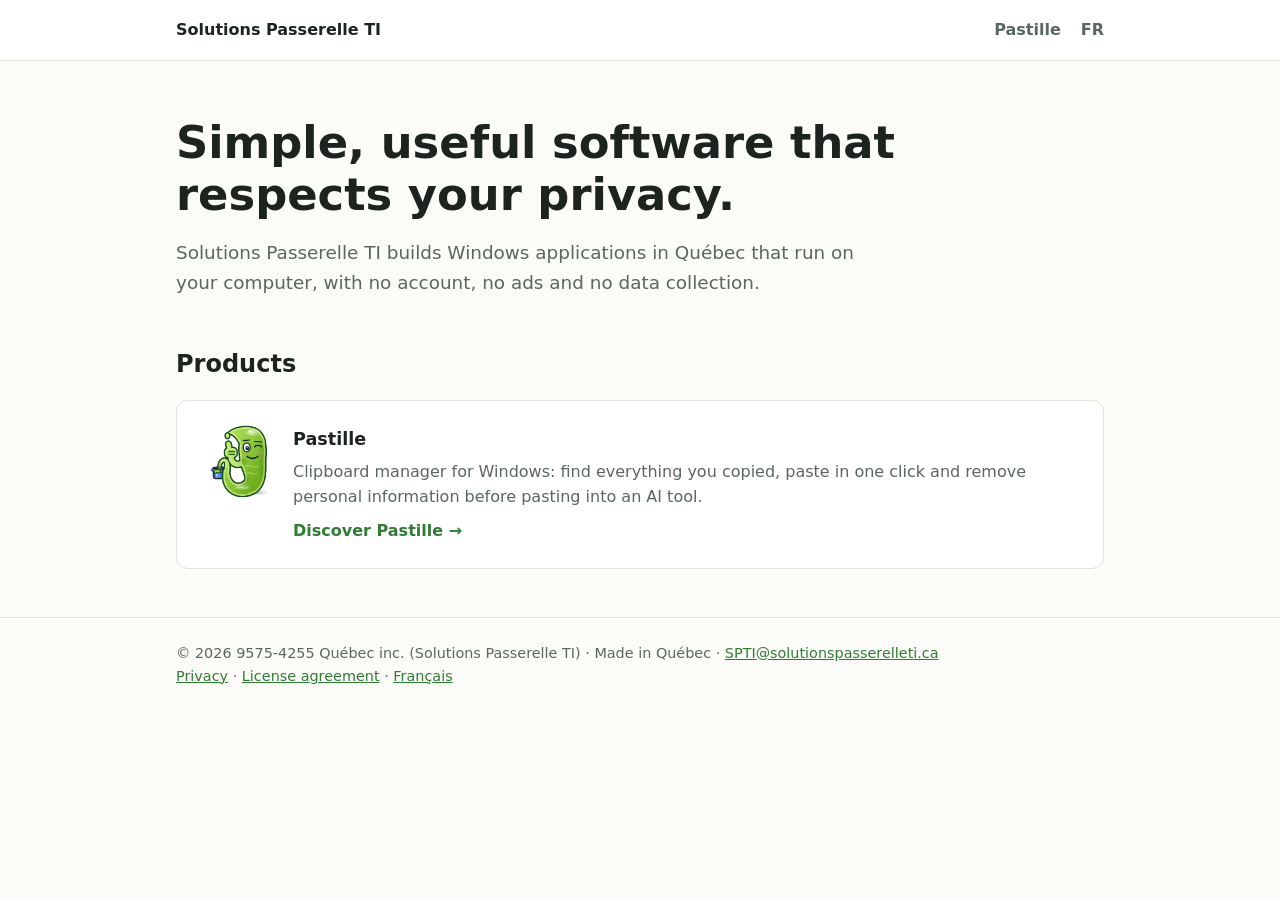
==== en/index.html @ bec7eee3 "Site initial de Solutions Passerelle TI" ====
<!doctype html>
<html lang="en-CA">
<head>
<meta charset="utf-8">
<meta name="viewport" content="width=device-width, initial-scale=1">
<title>Solutions Passerelle TI</title>
<meta name="description" content="Solutions Passerelle TI builds Windows applications in Québec that run on your computer, with no account, no ads and no data collection.">
<link rel="icon" href="../assets/favicon.png">
<link rel="stylesheet" href="../assets/style.css">
</head>
<body>
<header class="site-header">
  <div class="wrap header-row">
    <a class="brand" href="../en/index.html">Solutions Passerelle TI</a>
    <nav>
      <a href="../en/pastille/index.html">Pastille</a>
      <a href="../index.html" hreflang="fr">FR</a>
    </nav>
  </div>
</header>
<main class="wrap">

<section class="hero">
  <h1>Simple, useful software that respects your privacy.</h1>
  <p class="lead">Solutions Passerelle TI builds Windows applications in Québec that run on your computer, with no account, no ads and no data collection.</p>
</section>
<section>
  <h2>Products</h2>
  <a class="product" href="../en/pastille/index.html">
    <img src="../assets/pastille.png" alt="" width="72" height="72">
    <div>
      <h3>Pastille</h3>
      <p>Clipboard manager for Windows: find everything you copied, paste in one click and remove personal information before pasting into an AI tool.</p>
      <span class="more">Discover Pastille →</span>
    </div>
  </a>
</section>
</main>
<footer class="site-footer">
  <div class="wrap">
    © 2026 9575-4255 Québec inc. (Solutions Passerelle TI) · Made in Québec · <a href="mailto:SPTI@solutionspasserelleti.ca">SPTI@solutionspasserelleti.ca</a><br>
    <a href="../en/pastille/privacy.html">Privacy</a> ·
    <a href="../en/pastille/license.html">License agreement</a> ·
    <a href="../index.html" hreflang="fr">Français</a>
  </div>
</footer>
</body>
</html>
---- assets/style.css ----
:root {
  --bg: #fbfcf8;
  --surface: #ffffff;
  --text: #1d2420;
  --muted: #5b6660;
  --border: #dfe5dc;
  --accent: #2f7d32;
  --accent-text: #ffffff;
  --accent-soft: #eaf5e3;
  --mark: #fff3b0;
}
@media (prefers-color-scheme: dark) {
  :root {
    --bg: #131714;
    --surface: #1b211d;
    --text: #e6ebe7;
    --muted: #a3aea7;
    --border: #2d3630;
    --accent: #7cc576;
    --accent-text: #0f1a10;
    --accent-soft: #1f2d21;
    --mark: #5a4d10;
  }
}

* { box-sizing: border-box; }
html { -webkit-text-size-adjust: 100%; }
body {
  margin: 0;
  background: var(--bg);
  color: var(--text);
  font: 16px/1.6 "Segoe UI", system-ui, -apple-system, Roboto, sans-serif;
}
a { color: var(--accent); }
mark { background: var(--mark); color: inherit; padding: 0 2px; }

.wrap { max-width: 960px; margin: 0 auto; padding: 0 16px; }

.site-header { border-bottom: 1px solid var(--border); background: var(--surface); }
.header-row { display: flex; align-items: center; justify-content: space-between; gap: 16px; min-height: 60px; }
.brand { font-weight: 700; color: var(--text); text-decoration: none; }
nav { display: flex; gap: 20px; }
nav a { color: var(--muted); text-decoration: none; font-weight: 600; }
nav a:hover { color: var(--accent); }

main { padding-bottom: 48px; }
section { margin: 48px 0; }
h1 { font-size: clamp(2rem, 5vw, 2.8rem); line-height: 1.15; margin: 0 0 12px; }
h2 { font-size: 1.5rem; margin: 0 0 16px; }
h3 { font-size: 1.1rem; margin: 0 0 6px; }
.lead { font-size: 1.15rem; color: var(--muted); max-width: 680px; }
.tagline { font-size: 1.2rem; font-weight: 600; margin: 0 0 8px; }
.small { font-size: 0.9rem; color: var(--muted); }

.hero { margin-top: 56px; }
.app-hero { display: flex; gap: 28px; align-items: flex-start; }
.app-hero img { flex: none; }

.button {
  display: inline-block; margin-top: 8px; padding: 12px 22px; border-radius: 8px;
  background: var(--accent); color: var(--accent-text); font-weight: 600; text-decoration: none;
}
.button.disabled { background: var(--accent-soft); color: var(--muted); }

.product {
  display: flex; gap: 20px; align-items: flex-start; padding: 24px; border-radius: 12px;
  background: var(--surface); border: 1px solid var(--border); color: inherit; text-decoration: none;
}
.product:hover { border-color: var(--accent); }
.product img { flex: none; }
.product p { margin: 0 0 8px; color: var(--muted); }
.more { color: var(--accent); font-weight: 600; }

.features { display: grid; grid-template-columns: repeat(auto-fill, minmax(260px, 1fr)); gap: 16px; }
.feature { padding: 20px; border-radius: 12px; background: var(--surface); border: 1px solid var(--border); }
.feature p { margin: 0; color: var(--muted); }

.table-scroll { overflow-x: auto; }
table { width: 100%; border-collapse: collapse; background: var(--surface); border: 1px solid var(--border); }
th, td { padding: 10px 14px; border-bottom: 1px solid var(--border); text-align: left; }
th:not(:first-child), td:not(:first-child) { text-align: center; width: 22%; }
thead th { background: var(--accent-soft); }

.note { padding: 24px; border-radius: 12px; background: var(--accent-soft); }
.note p:last-child { margin-bottom: 0; }

.legal { max-width: 760px; margin-top: 32px; }
.legal h1 { font-size: 2rem; }
.legal h2 { font-size: 1.25rem; margin-top: 32px; }
.legal li { margin-bottom: 4px; }

.site-footer { border-top: 1px solid var(--border); padding: 24px 0; font-size: 0.9rem; color: var(--muted); }

@media (max-width: 600px) {
  .app-hero, .product { flex-direction: column; }
  .app-hero img { width: 88px; height: 88px; }
  th, td { padding: 8px 10px; }
}
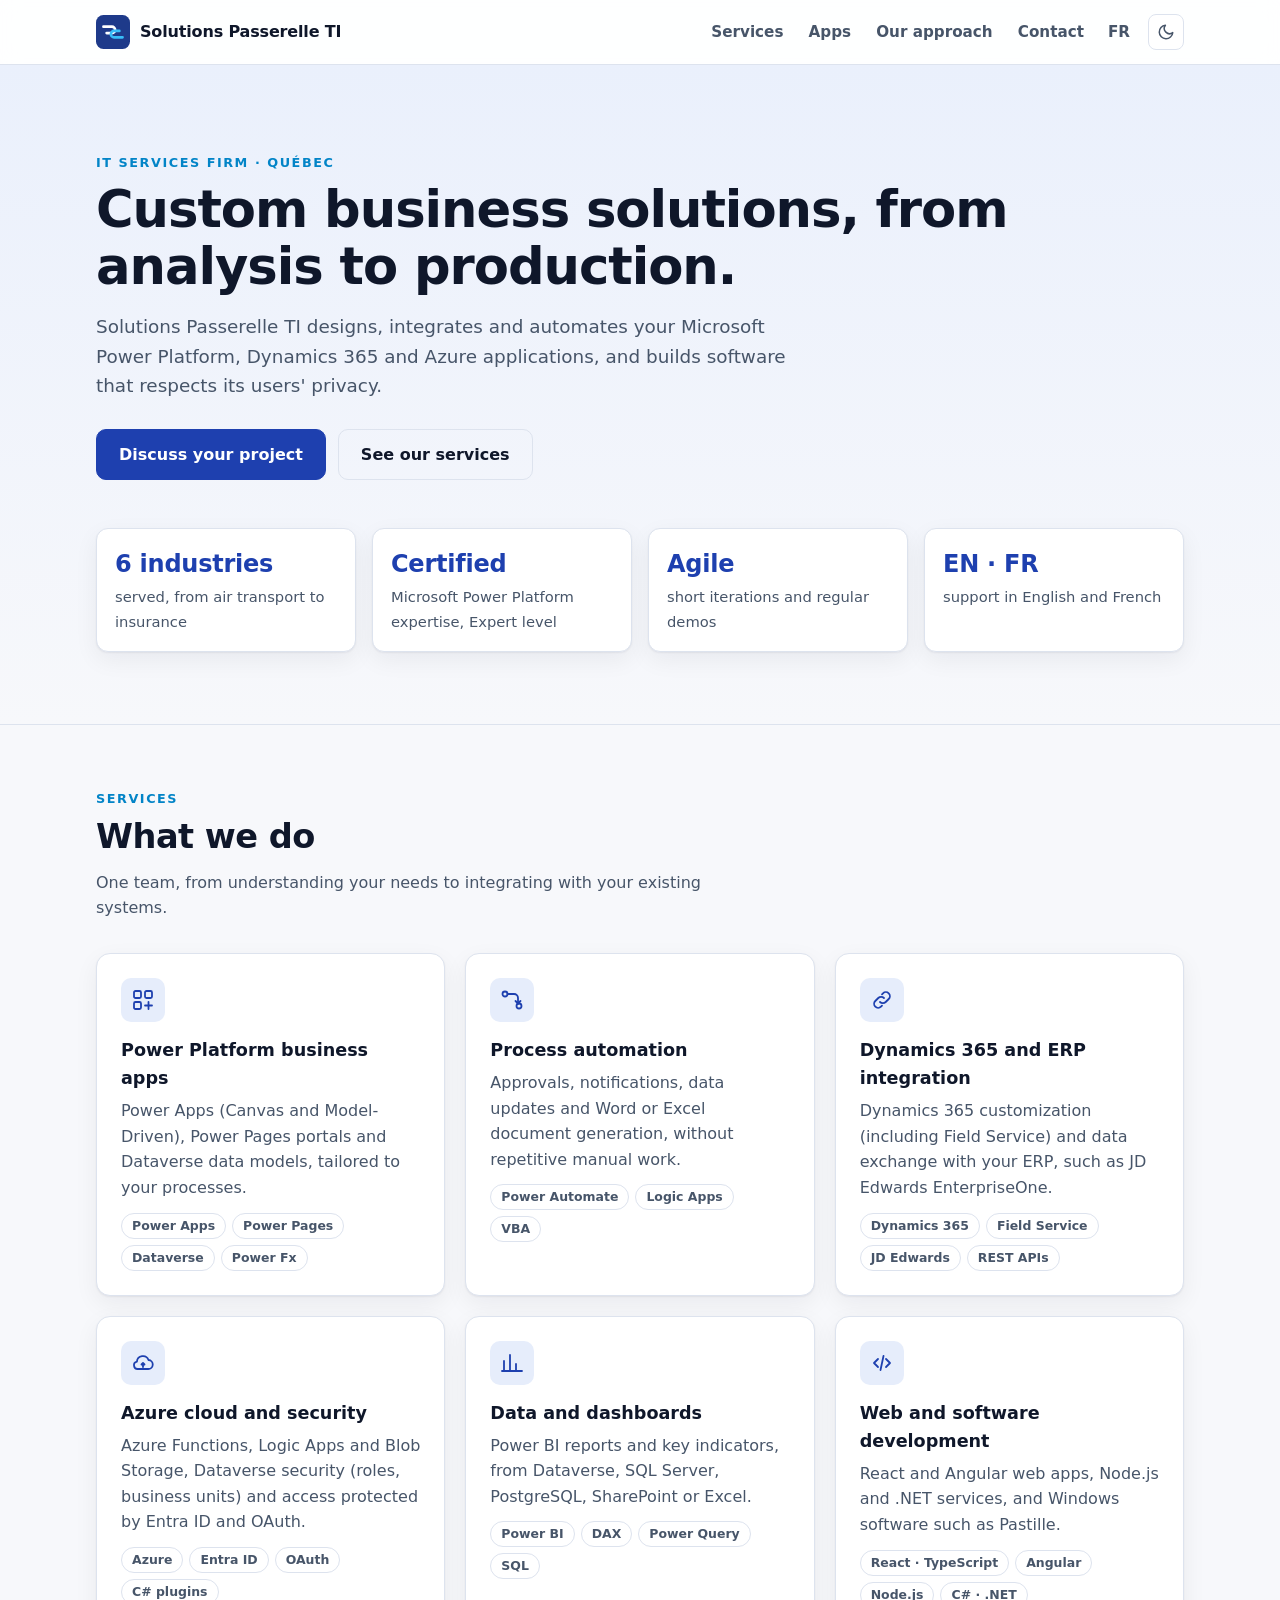
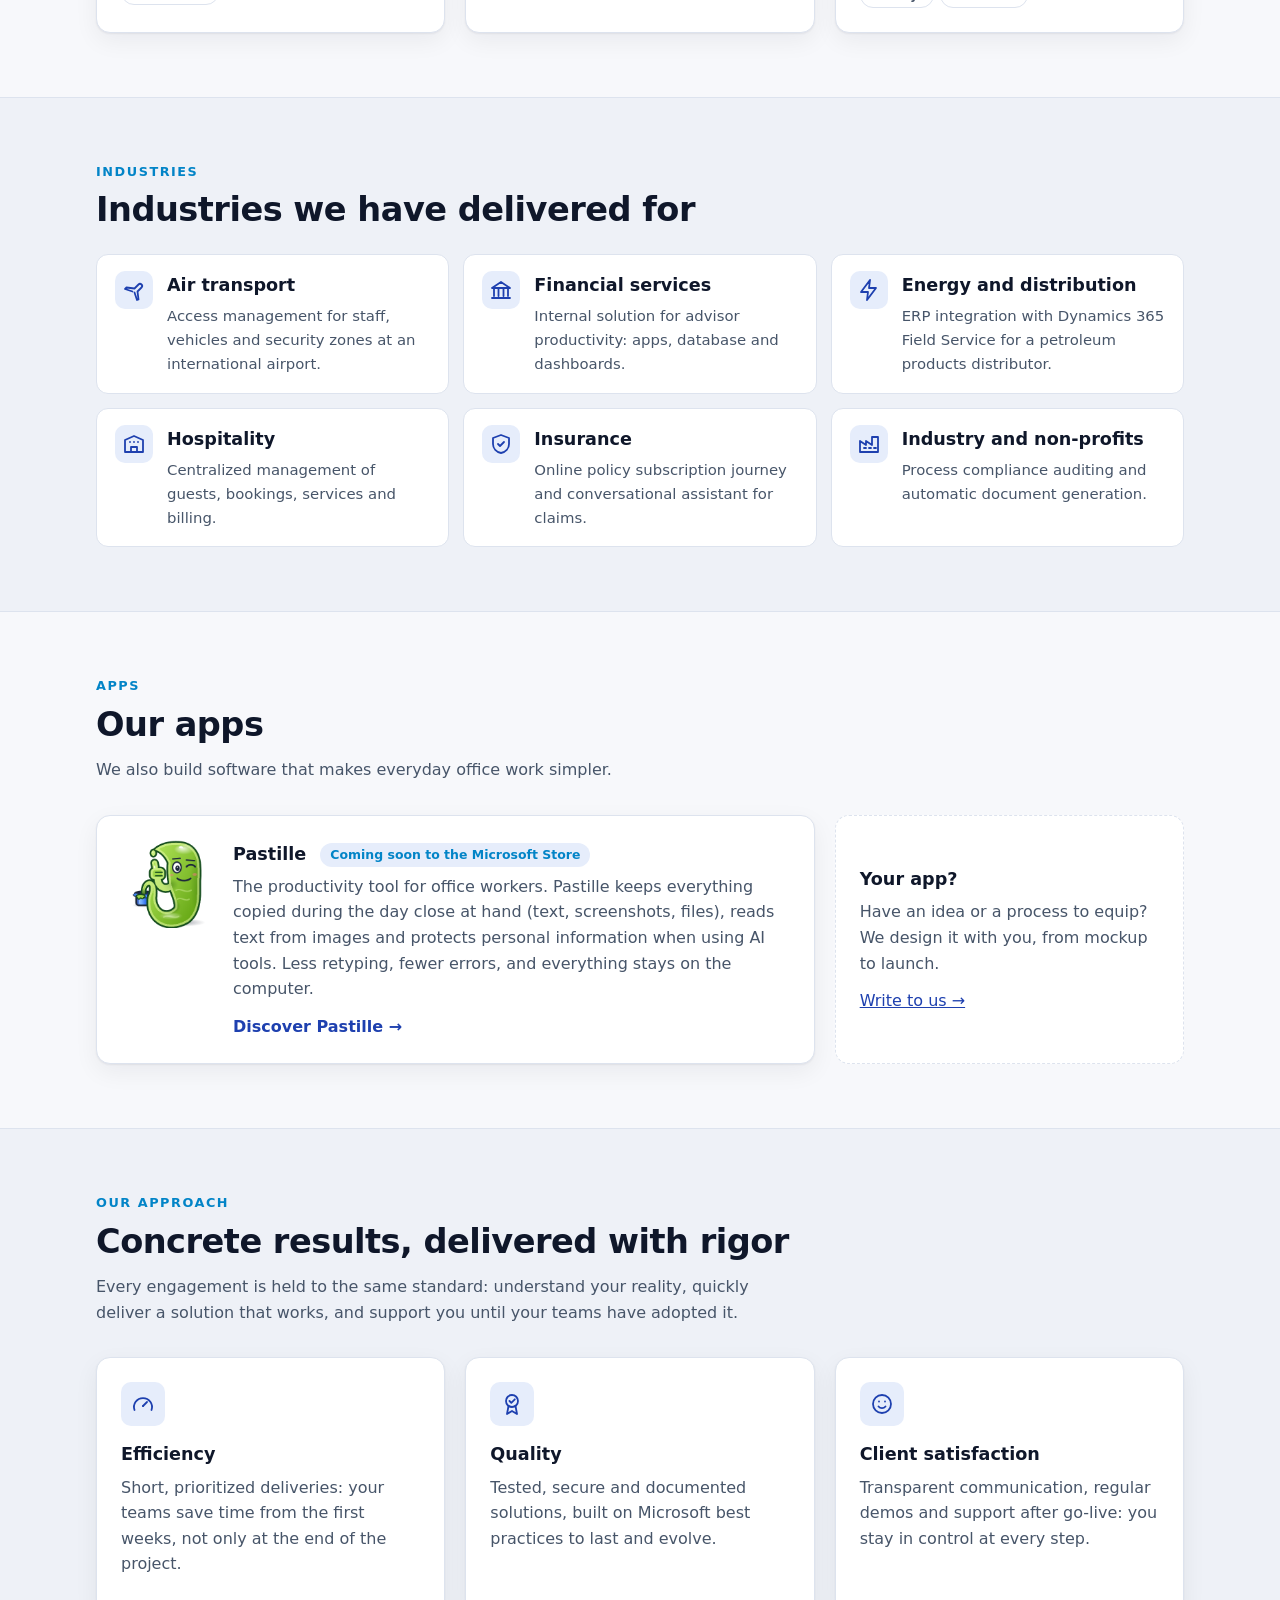
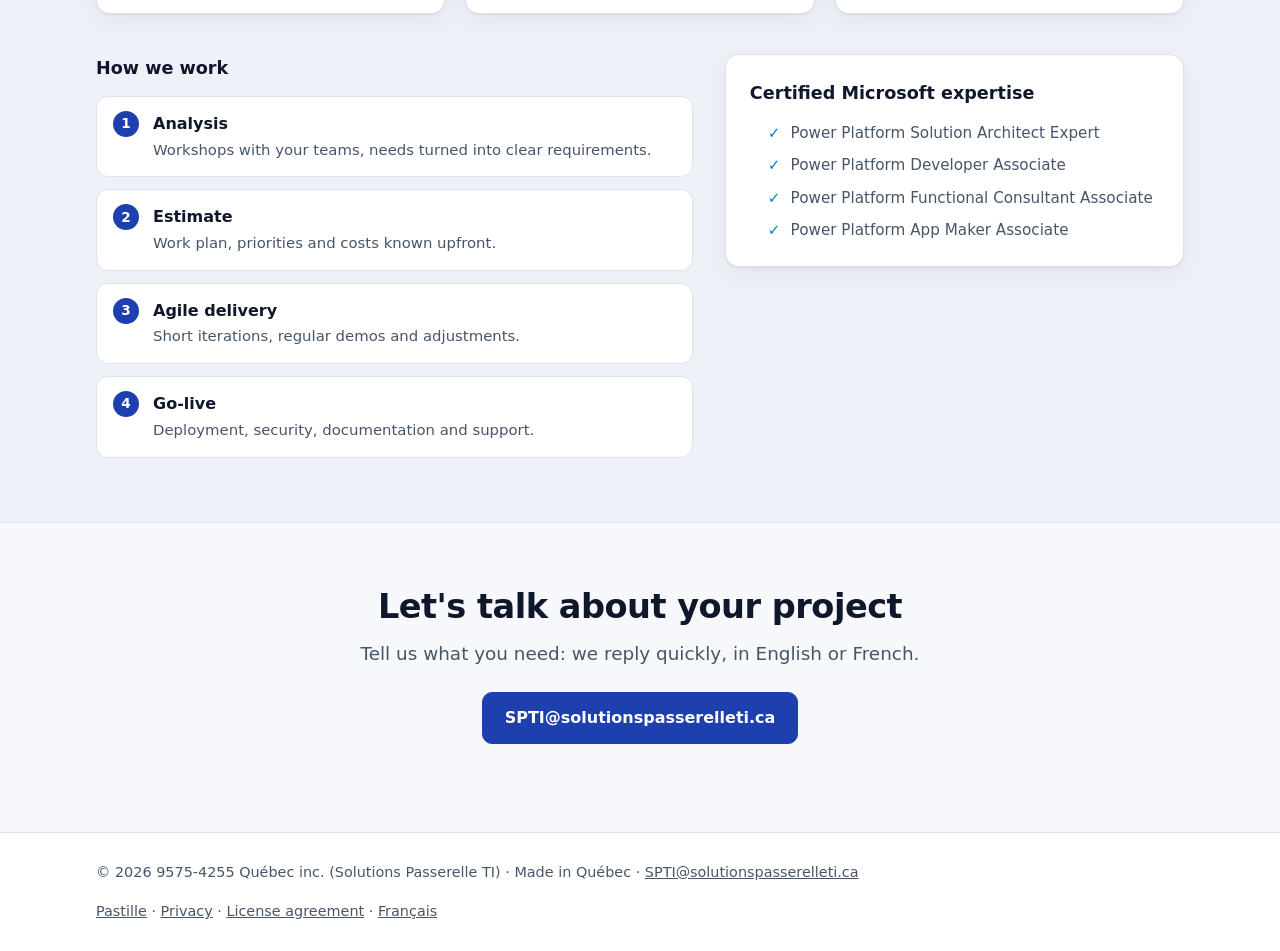
==== commit c09b5f34: "Refonte du site : services, secteurs, applications et approche, thèmes clair et sombre" ====
--- a/en/index.html
+++ b/en/index.html
@@ -3,45 +3,126 @@
 <head>
 <meta charset="utf-8">
 <meta name="viewport" content="width=device-width, initial-scale=1">
-<title>Solutions Passerelle TI</title>
-<meta name="description" content="Solutions Passerelle TI builds Windows applications in Québec that run on your computer, with no account, no ads and no data collection.">
-<link rel="icon" href="../assets/favicon.png">
+<title>Solutions Passerelle TI – Power Platform, Dynamics 365, Azure</title>
+<meta name="description" content="Solutions Passerelle TI designs, integrates and automates your Microsoft Power Platform, Dynamics 365 and Azure applications, and builds software that respects its users&#x27; privacy.">
+<link rel="icon" href="../assets/logo.svg" type="image/svg+xml">
 <link rel="stylesheet" href="../assets/style.css">
+<script>
+(function () {
+  var root = document.documentElement, key = "spti-theme";
+  try { var saved = localStorage.getItem(key); if (saved) root.setAttribute("data-theme", saved); } catch (e) {}
+  window.sptiToggleTheme = function () {
+    var dark = root.getAttribute("data-theme") === "dark" ||
+      (!root.getAttribute("data-theme") && window.matchMedia("(prefers-color-scheme: dark)").matches);
+    var next = dark ? "light" : "dark";
+    root.setAttribute("data-theme", next);
+    try { localStorage.setItem(key, next); } catch (e) {}
+  };
+})();
+</script>
 </head>
 <body>
 <header class="site-header">
   <div class="wrap header-row">
-    <a class="brand" href="../en/index.html">Solutions Passerelle TI</a>
+    <a class="brand" href="../en/index.html"><img src="../assets/logo.svg" alt="" width="34" height="34"><span>Solutions Passerelle TI</span></a>
     <nav>
-      <a href="../en/pastille/index.html">Pastille</a>
-      <a href="../index.html" hreflang="fr">FR</a>
+      <span class="nav-links">
+        <a href="../en/index.html#services">Services</a>
+        <a href="../en/index.html#applications">Apps</a>
+        <a href="../en/index.html#a-propos">Our approach</a>
+        <a href="../en/index.html#contact">Contact</a>
+      </span>
+      <a href="../index.html" hreflang="fr" title="Français">FR</a>
+      <button class="theme-toggle" type="button" onclick="sptiToggleTheme()" title="Switch theme (light / dark)" aria-label="Switch theme (light / dark)"><svg viewBox="0 0 24 24" fill="none" stroke="currentColor" stroke-width="2" stroke-linecap="round" stroke-linejoin="round" aria-hidden="true"><path d="M21 12.8A9 9 0 1 1 11.2 3a7 7 0 0 0 9.8 9.8z"/></svg></button>
     </nav>
   </div>
 </header>
-<main class="wrap">
+<main>
 
 <section class="hero">
-  <h1>Simple, useful software that respects your privacy.</h1>
-  <p class="lead">Solutions Passerelle TI builds Windows applications in Québec that run on your computer, with no account, no ads and no data collection.</p>
+  <div class="wrap">
+    <p class="eyebrow">IT services firm · Québec</p>
+    <h1>Custom business solutions, from analysis to production.</h1>
+    <p class="lead">Solutions Passerelle TI designs, integrates and automates your Microsoft Power Platform, Dynamics 365 and Azure applications, and builds software that respects its users' privacy.</p>
+    <div class="actions">
+      <a class="button" href="mailto:SPTI@solutionspasserelleti.ca">Discuss your project</a>
+      <a class="button secondary" href="#services">See our services</a>
+    </div>
+    <div class="stats"><div class="stat"><strong>6 industries</strong><span>served, from air transport to insurance</span></div><div class="stat"><strong>Certified</strong><span>Microsoft Power Platform expertise, Expert level</span></div><div class="stat"><strong>Agile</strong><span>short iterations and regular demos</span></div><div class="stat"><strong>EN · FR</strong><span>support in English and French</span></div></div>
+  </div>
 </section>
-<section>
-  <h2>Products</h2>
-  <a class="product" href="../en/pastille/index.html">
-    <img src="../assets/pastille.png" alt="" width="72" height="72">
-    <div>
-      <h3>Pastille</h3>
-      <p>Clipboard manager for Windows: find everything you copied, paste in one click and remove personal information before pasting into an AI tool.</p>
-      <span class="more">Discover Pastille →</span>
+<section id="services">
+  <div class="wrap">
+    <p class="eyebrow">Services</p>
+    <h2>What we do</h2>
+    <p class="section-intro">One team, from understanding your needs to integrating with your existing systems.</p>
+    <div class="grid"><div class="card"><span class="icon"><svg viewBox="0 0 24 24" fill="none" stroke="currentColor" stroke-width="1.8" stroke-linecap="round" stroke-linejoin="round" aria-hidden="true"><rect x="3" y="3" width="7" height="7" rx="1.5"/><rect x="14" y="3" width="7" height="7" rx="1.5"/><rect x="3" y="14" width="7" height="7" rx="1.5"/><path d="M17.5 14v7M14 17.5h7"/></svg></span><h3>Power Platform business apps</h3><p>Power Apps (Canvas and Model-Driven), Power Pages portals and Dataverse data models, tailored to your processes.</p><div class="tags"><span class=tag>Power Apps</span><span class=tag>Power Pages</span><span class=tag>Dataverse</span><span class=tag>Power Fx</span></div></div><div class="card"><span class="icon"><svg viewBox="0 0 24 24" fill="none" stroke="currentColor" stroke-width="1.8" stroke-linecap="round" stroke-linejoin="round" aria-hidden="true"><circle cx="5" cy="6" r="2.5"/><circle cx="19" cy="18" r="2.5"/><path d="M7.5 6H14a4 4 0 0 1 4 4v5.5"/><path d="m15.5 13 2.5 2.5 2.5-2.5"/></svg></span><h3>Process automation</h3><p>Approvals, notifications, data updates and Word or Excel document generation, without repetitive manual work.</p><div class="tags"><span class=tag>Power Automate</span><span class=tag>Logic Apps</span><span class=tag>VBA</span></div></div><div class="card"><span class="icon"><svg viewBox="0 0 24 24" fill="none" stroke="currentColor" stroke-width="1.8" stroke-linecap="round" stroke-linejoin="round" aria-hidden="true"><path d="M10 14a4 4 0 0 0 5.7 0l3-3a4 4 0 0 0-5.7-5.7l-1 1"/><path d="M14 10a4 4 0 0 0-5.7 0l-3 3a4 4 0 0 0 5.7 5.7l1-1"/></svg></span><h3>Dynamics 365 and ERP integration</h3><p>Dynamics 365 customization (including Field Service) and data exchange with your ERP, such as JD Edwards EnterpriseOne.</p><div class="tags"><span class=tag>Dynamics 365</span><span class=tag>Field Service</span><span class=tag>JD Edwards</span><span class=tag>REST APIs</span></div></div><div class="card"><span class="icon"><svg viewBox="0 0 24 24" fill="none" stroke="currentColor" stroke-width="1.8" stroke-linecap="round" stroke-linejoin="round" aria-hidden="true"><path d="M7 18h10a4.5 4.5 0 0 0 .5-9 6 6 0 0 0-11.6 1.7A3.7 3.7 0 0 0 7 18z"/><path d="M12 12v4M10.5 13.5 12 12l1.5 1.5"/></svg></span><h3>Azure cloud and security</h3><p>Azure Functions, Logic Apps and Blob Storage, Dataverse security (roles, business units) and access protected by Entra ID and OAuth.</p><div class="tags"><span class=tag>Azure</span><span class=tag>Entra ID</span><span class=tag>OAuth</span><span class=tag>C# plugins</span></div></div><div class="card"><span class="icon"><svg viewBox="0 0 24 24" fill="none" stroke="currentColor" stroke-width="1.8" stroke-linecap="round" stroke-linejoin="round" aria-hidden="true"><path d="M4 20V10M10 20V4M16 20v-7M22 20H2"/></svg></span><h3>Data and dashboards</h3><p>Power BI reports and key indicators, from Dataverse, SQL Server, PostgreSQL, SharePoint or Excel.</p><div class="tags"><span class=tag>Power BI</span><span class=tag>DAX</span><span class=tag>Power Query</span><span class=tag>SQL</span></div></div><div class="card"><span class="icon"><svg viewBox="0 0 24 24" fill="none" stroke="currentColor" stroke-width="1.8" stroke-linecap="round" stroke-linejoin="round" aria-hidden="true"><path d="m8 8-4 4 4 4M16 8l4 4-4 4M13.5 5l-3 14"/></svg></span><h3>Web and software development</h3><p>React and Angular web apps, Node.js and .NET services, and Windows software such as Pastille.</p><div class="tags"><span class=tag>React · TypeScript</span><span class=tag>Angular</span><span class=tag>Node.js</span><span class=tag>C# · .NET</span></div></div></div>
+  </div>
+</section>
+<section class="alt" id="secteurs">
+  <div class="wrap">
+    <p class="eyebrow">Industries</p>
+    <h2>Industries we have delivered for</h2>
+    <div class="sectors" style="margin-top:24px"><div class="sector"><span class="icon"><svg viewBox="0 0 24 24" fill="none" stroke="currentColor" stroke-width="1.8" stroke-linecap="round" stroke-linejoin="round" aria-hidden="true"><path d="M10.5 13.5 3 11l1.5-1.5 8 1 4-4a2 2 0 0 1 3 3l-4 4 1 8L15 22l-2.5-7.5"/></svg></span><div><h3>Air transport</h3><p>Access management for staff, vehicles and security zones at an international airport.</p></div></div><div class="sector"><span class="icon"><svg viewBox="0 0 24 24" fill="none" stroke="currentColor" stroke-width="1.8" stroke-linecap="round" stroke-linejoin="round" aria-hidden="true"><path d="M3 10h18L12 4 3 10zM5 10v8M9.5 10v8M14.5 10v8M19 10v8M3 20h18"/></svg></span><div><h3>Financial services</h3><p>Internal solution for advisor productivity: apps, database and dashboards.</p></div></div><div class="sector"><span class="icon"><svg viewBox="0 0 24 24" fill="none" stroke="currentColor" stroke-width="1.8" stroke-linecap="round" stroke-linejoin="round" aria-hidden="true"><path d="M13 2 4 14h7l-1 8 9-12h-7l1-8z"/></svg></span><div><h3>Energy and distribution</h3><p>ERP integration with Dynamics 365 Field Service for a petroleum products distributor.</p></div></div><div class="sector"><span class="icon"><svg viewBox="0 0 24 24" fill="none" stroke="currentColor" stroke-width="1.8" stroke-linecap="round" stroke-linejoin="round" aria-hidden="true"><path d="M3 20V8l9-4 9 4v12M3 20h18M9 20v-5h6v5M8 10h.01M12 10h.01M16 10h.01"/></svg></span><div><h3>Hospitality</h3><p>Centralized management of guests, bookings, services and billing.</p></div></div><div class="sector"><span class="icon"><svg viewBox="0 0 24 24" fill="none" stroke="currentColor" stroke-width="1.8" stroke-linecap="round" stroke-linejoin="round" aria-hidden="true"><path d="M12 3 4 6v6c0 4.5 3.4 8 8 9 4.6-1 8-4.5 8-9V6l-8-3z"/><path d="m9 12 2 2 4-4"/></svg></span><div><h3>Insurance</h3><p>Online policy subscription journey and conversational assistant for claims.</p></div></div><div class="sector"><span class="icon"><svg viewBox="0 0 24 24" fill="none" stroke="currentColor" stroke-width="1.8" stroke-linecap="round" stroke-linejoin="round" aria-hidden="true"><path d="M3 20V9l6 4V9l6 4V5h6v15H3z"/><path d="M7 16h2M12 16h2M17 16h2"/></svg></span><div><h3>Industry and non-profits</h3><p>Process compliance auditing and automatic document generation.</p></div></div></div>
+  </div>
+</section>
+<section id="applications">
+  <div class="wrap">
+    <p class="eyebrow">Apps</p>
+    <h2>Our apps</h2>
+    <p class="section-intro">We also build software that makes everyday office work simpler.</p>
+    <div class="grid">
+      <div class="card app-card wide">
+        <img src="../assets/pastille.png" alt="" width="88" height="88">
+        <div>
+          <h3>Pastille <span class="status">Coming soon to the Microsoft Store</span></h3>
+          <p>The productivity tool for office workers. Pastille keeps everything copied during the day close at hand (text, screenshots, files), reads text from images and protects personal information when using AI tools. Less retyping, fewer errors, and everything stays on the computer.</p>
+          <a class="more" href="../en/pastille/index.html">Discover Pastille →</a>
+        </div>
+      </div>
+      <div class="card cta-card">
+        <h3>Your app?</h3>
+        <p>Have an idea or a process to equip? We design it with you, from mockup to launch.</p>
+        <a class="more" href="mailto:SPTI@solutionspasserelleti.ca">Write to us →</a>
+      </div>
     </div>
-  </a>
+  </div>
+</section>
+<section class="alt" id="a-propos">
+  <div class="wrap">
+    <p class="eyebrow">Our approach</p>
+    <h2>Concrete results, delivered with rigor</h2>
+    <p class="section-intro">Every engagement is held to the same standard: understand your reality, quickly deliver a solution that works, and support you until your teams have adopted it.</p>
+    <div class="grid"><div class="card"><span class="icon"><svg viewBox="0 0 24 24" fill="none" stroke="currentColor" stroke-width="1.8" stroke-linecap="round" stroke-linejoin="round" aria-hidden="true"><path d="M12 14l4-4"/><path d="M3.5 18a9 9 0 1 1 17 0"/><path d="M12 14h.01"/></svg></span><h3>Efficiency</h3><p>Short, prioritized deliveries: your teams save time from the first weeks, not only at the end of the project.</p></div><div class="card"><span class="icon"><svg viewBox="0 0 24 24" fill="none" stroke="currentColor" stroke-width="1.8" stroke-linecap="round" stroke-linejoin="round" aria-hidden="true"><circle cx="12" cy="9" r="6"/><path d="m9.5 9 1.8 1.8L14.8 7.3"/><path d="M8.5 14 7 22l5-3 5 3-1.5-8"/></svg></span><h3>Quality</h3><p>Tested, secure and documented solutions, built on Microsoft best practices to last and evolve.</p></div><div class="card"><span class="icon"><svg viewBox="0 0 24 24" fill="none" stroke="currentColor" stroke-width="1.8" stroke-linecap="round" stroke-linejoin="round" aria-hidden="true"><circle cx="12" cy="12" r="9"/><path d="M8.5 14.5a4.5 4.5 0 0 0 7 0M9 9.5h.01M15 9.5h.01"/></svg></span><h3>Client satisfaction</h3><p>Transparent communication, regular demos and support after go-live: you stay in control at every step.</p></div></div>
+    <div class="about">
+      <div>
+        <h3>How we work</h3>
+        <ol class="steps"><li><strong>Analysis</strong><span>Workshops with your teams, needs turned into clear requirements.</span></li><li><strong>Estimate</strong><span>Work plan, priorities and costs known upfront.</span></li><li><strong>Agile delivery</strong><span>Short iterations, regular demos and adjustments.</span></li><li><strong>Go-live</strong><span>Deployment, security, documentation and support.</span></li></ol>
+      </div>
+      <div class="card">
+        <h3>Certified Microsoft expertise</h3>
+        <ul class="certs"><li>Power Platform Solution Architect Expert</li><li>Power Platform Developer Associate</li><li>Power Platform Functional Consultant Associate</li><li>Power Platform App Maker Associate</li></ul>
+      </div>
+    </div>
+  </div>
+</section>
+<section class="contact" id="contact">
+  <div class="wrap">
+    <h2>Let's talk about your project</h2>
+    <p class="lead">Tell us what you need: we reply quickly, in English or French.</p>
+    <div class="actions"><a class="button" href="mailto:SPTI@solutionspasserelleti.ca">SPTI@solutionspasserelleti.ca</a></div>
+  </div>
 </section>
 </main>
 <footer class="site-footer">
-  <div class="wrap">
-    © 2026 9575-4255 Québec inc. (Solutions Passerelle TI) · Made in Québec · <a href="mailto:SPTI@solutionspasserelleti.ca">SPTI@solutionspasserelleti.ca</a><br>
-    <a href="../en/pastille/privacy.html">Privacy</a> ·
-    <a href="../en/pastille/license.html">License agreement</a> ·
-    <a href="../index.html" hreflang="fr">Français</a>
+  <div class="wrap footer-row">
+    <div>© 2026 9575-4255 Québec inc. (Solutions Passerelle TI) · Made in Québec · <a href="mailto:SPTI@solutionspasserelleti.ca">SPTI@solutionspasserelleti.ca</a></div>
+    <div>
+      <a href="../en/pastille/index.html">Pastille</a> ·
+      <a href="../en/pastille/privacy.html">Privacy</a> ·
+      <a href="../en/pastille/license.html">License agreement</a> ·
+      <a href="../index.html" hreflang="fr">Français</a>
+    </div>
   </div>
 </footer>
 </body>
--- a/assets/style.css
+++ b/assets/style.css
@@ -1,98 +1,214 @@
+/* Solutions Passerelle TI : thème clair par défaut, sombre selon le système ou le bouton du site. */
 :root {
-  --bg: #fbfcf8;
+  --bg: #f7f8fb;
+  --bg-alt: #eef1f7;
   --surface: #ffffff;
-  --text: #1d2420;
-  --muted: #5b6660;
-  --border: #dfe5dc;
-  --accent: #2f7d32;
+  --text: #0f172a;
+  --muted: #475569;
+  --border: #dde3ee;
+  --accent: #1e40af;
+  --accent-strong: #1e3a8a;
+  --accent-2: #0284c7;
   --accent-text: #ffffff;
-  --accent-soft: #eaf5e3;
+  --accent-soft: #e6edfb;
+  --hero-from: #eaf0fc;
+  --hero-to: #f7f8fb;
+  --shadow: 0 1px 2px rgba(15, 23, 42, .06), 0 8px 24px rgba(15, 23, 42, .06);
   --mark: #fff3b0;
+  color-scheme: light;
 }
 @media (prefers-color-scheme: dark) {
-  :root {
-    --bg: #131714;
-    --surface: #1b211d;
-    --text: #e6ebe7;
-    --muted: #a3aea7;
-    --border: #2d3630;
-    --accent: #7cc576;
-    --accent-text: #0f1a10;
-    --accent-soft: #1f2d21;
+  :root:not([data-theme="light"]) {
+    --bg: #0b1120;
+    --bg-alt: #0f172a;
+    --surface: #111a2e;
+    --text: #e2e8f0;
+    --muted: #94a3b8;
+    --border: #1f2a44;
+    --accent: #60a5fa;
+    --accent-strong: #93c5fd;
+    --accent-2: #38bdf8;
+    --accent-text: #0b1120;
+    --accent-soft: #15223d;
+    --hero-from: #10203f;
+    --hero-to: #0b1120;
+    --shadow: 0 1px 2px rgba(0, 0, 0, .4), 0 8px 24px rgba(0, 0, 0, .3);
     --mark: #5a4d10;
+    color-scheme: dark;
   }
 }
+:root[data-theme="dark"] {
+  --bg: #0b1120;
+  --bg-alt: #0f172a;
+  --surface: #111a2e;
+  --text: #e2e8f0;
+  --muted: #94a3b8;
+  --border: #1f2a44;
+  --accent: #60a5fa;
+  --accent-strong: #93c5fd;
+  --accent-2: #38bdf8;
+  --accent-text: #0b1120;
+  --accent-soft: #15223d;
+  --hero-from: #10203f;
+  --hero-to: #0b1120;
+  --shadow: 0 1px 2px rgba(0, 0, 0, .4), 0 8px 24px rgba(0, 0, 0, .3);
+  --mark: #5a4d10;
+  color-scheme: dark;
+}
 
 * { box-sizing: border-box; }
-html { -webkit-text-size-adjust: 100%; }
+html { -webkit-text-size-adjust: 100%; scroll-behavior: smooth; scroll-padding-top: 76px; }
 body {
   margin: 0;
   background: var(--bg);
   color: var(--text);
-  font: 16px/1.6 "Segoe UI", system-ui, -apple-system, Roboto, sans-serif;
+  font: 16px/1.6 "Segoe UI", system-ui, -apple-system, Roboto, "Helvetica Neue", sans-serif;
 }
 a { color: var(--accent); }
+a:hover { color: var(--accent-strong); }
 mark { background: var(--mark); color: inherit; padding: 0 2px; }
-
-.wrap { max-width: 960px; margin: 0 auto; padding: 0 16px; }
-
-.site-header { border-bottom: 1px solid var(--border); background: var(--surface); }
-.header-row { display: flex; align-items: center; justify-content: space-between; gap: 16px; min-height: 60px; }
-.brand { font-weight: 700; color: var(--text); text-decoration: none; }
-nav { display: flex; gap: 20px; }
-nav a { color: var(--muted); text-decoration: none; font-weight: 600; }
-nav a:hover { color: var(--accent); }
-
-main { padding-bottom: 48px; }
-section { margin: 48px 0; }
-h1 { font-size: clamp(2rem, 5vw, 2.8rem); line-height: 1.15; margin: 0 0 12px; }
-h2 { font-size: 1.5rem; margin: 0 0 16px; }
+img { max-width: 100%; }
+
+.wrap { max-width: 1120px; margin: 0 auto; padding: 0 16px; }
+
+/* En-tête */
+.site-header {
+  position: sticky; top: 0; z-index: 10;
+  background: color-mix(in srgb, var(--surface) 88%, transparent);
+  backdrop-filter: saturate(160%) blur(10px);
+  border-bottom: 1px solid var(--border);
+}
+.header-row { display: flex; align-items: center; justify-content: space-between; gap: 16px; min-height: 64px; }
+.brand { display: flex; align-items: center; gap: 10px; color: var(--text); text-decoration: none; font-weight: 700; letter-spacing: -.01em; }
+.brand img { width: 34px; height: 34px; }
+.brand span { white-space: nowrap; }
+nav { display: flex; align-items: center; gap: 4px; flex-wrap: wrap; justify-content: flex-end; }
+nav a { color: var(--muted); text-decoration: none; font-weight: 600; font-size: .95rem; padding: 8px 10px; border-radius: 8px; }
+nav a:hover { color: var(--text); background: var(--accent-soft); }
+.theme-toggle {
+  border: 1px solid var(--border); background: var(--surface); color: var(--muted);
+  width: 36px; height: 36px; border-radius: 8px; cursor: pointer; display: grid; place-items: center; margin-left: 4px;
+}
+.theme-toggle:hover { color: var(--text); }
+.theme-toggle svg { width: 18px; height: 18px; }
+
+/* Sections */
+main { padding-bottom: 24px; }
+section { padding: 64px 0; }
+section.alt { background: var(--bg-alt); border-top: 1px solid var(--border); border-bottom: 1px solid var(--border); }
+.eyebrow { color: var(--accent-2); font-weight: 700; font-size: .8rem; letter-spacing: .12em; text-transform: uppercase; margin: 0 0 8px; }
+h1 { font-size: clamp(2.1rem, 5vw, 3.2rem); line-height: 1.1; letter-spacing: -.02em; margin: 0 0 16px; }
+h2 { font-size: clamp(1.6rem, 3.2vw, 2.1rem); line-height: 1.2; letter-spacing: -.015em; margin: 0 0 12px; }
 h3 { font-size: 1.1rem; margin: 0 0 6px; }
-.lead { font-size: 1.15rem; color: var(--muted); max-width: 680px; }
-.tagline { font-size: 1.2rem; font-weight: 600; margin: 0 0 8px; }
-.small { font-size: 0.9rem; color: var(--muted); }
-
-.hero { margin-top: 56px; }
+.lead { font-size: 1.15rem; color: var(--muted); max-width: 720px; }
+.section-intro { color: var(--muted); max-width: 680px; margin: 0 0 32px; }
+.small { font-size: .9rem; color: var(--muted); }
+
+/* Accueil */
+.hero { padding: 88px 0 72px; background: linear-gradient(180deg, var(--hero-from), var(--hero-to)); border-bottom: 1px solid var(--border); }
+.hero .lead { margin-bottom: 28px; }
+.actions { display: flex; gap: 12px; flex-wrap: wrap; }
+.button {
+  display: inline-block; padding: 12px 22px; border-radius: 10px; font-weight: 600; text-decoration: none;
+  background: var(--accent); color: var(--accent-text); border: 1px solid var(--accent);
+}
+.button:hover { background: var(--accent-strong); border-color: var(--accent-strong); color: var(--accent-text); }
+.button.secondary { background: transparent; color: var(--text); border-color: var(--border); }
+.button.secondary:hover { background: var(--surface); color: var(--text); }
+.button.disabled { background: var(--accent-soft); color: var(--muted); border-color: var(--border); cursor: default; }
+
+.stats { display: grid; grid-template-columns: repeat(4, 1fr); gap: 16px; margin-top: 48px; }
+.stat { background: var(--surface); border: 1px solid var(--border); border-radius: 12px; padding: 16px 18px; box-shadow: var(--shadow); }
+.stat strong { display: block; font-size: 1.5rem; letter-spacing: -.01em; color: var(--accent); }
+.stat span { color: var(--muted); font-size: .92rem; }
+
+.grid { display: grid; grid-template-columns: repeat(3, 1fr); gap: 20px; }
+.card {
+  background: var(--surface); border: 1px solid var(--border); border-radius: 14px; padding: 24px;
+  box-shadow: var(--shadow);
+}
+.card p { color: var(--muted); margin: 0 0 12px; }
+.card ul { margin: 0; padding-left: 18px; color: var(--muted); font-size: .93rem; }
+.icon {
+  width: 44px; height: 44px; border-radius: 10px; display: grid; place-items: center; margin-bottom: 14px;
+  background: var(--accent-soft); color: var(--accent);
+}
+.icon svg { width: 24px; height: 24px; }
+.tags { display: flex; flex-wrap: wrap; gap: 6px; margin-top: 12px; }
+.tag { font-size: .78rem; font-weight: 600; color: var(--muted); border: 1px solid var(--border); border-radius: 999px; padding: 2px 10px; }
+
+.sectors { display: grid; grid-template-columns: repeat(3, 1fr); gap: 14px; }
+.sector { display: flex; gap: 14px; align-items: flex-start; background: var(--surface); border: 1px solid var(--border); border-radius: 12px; padding: 16px 18px; }
+.sector .icon { margin: 0; flex: none; width: 38px; height: 38px; }
+.sector p { margin: 0; color: var(--muted); font-size: .93rem; }
+
+.app-card { display: flex; gap: 24px; align-items: flex-start; }
+.app-card img { flex: none; width: 88px; height: 88px; }
+.status { display: inline-block; font-size: .78rem; font-weight: 700; color: var(--accent-2); background: var(--accent-soft); border-radius: 999px; padding: 2px 10px; margin-left: 8px; vertical-align: middle; }
+.app-card .more { font-weight: 600; text-decoration: none; }
+.cta-card { border-style: dashed; box-shadow: none; display: flex; flex-direction: column; justify-content: center; }
+
+.about { display: grid; grid-template-columns: 1.3fr 1fr; gap: 32px; align-items: start; margin-top: 40px; }
+.about h3 { margin-bottom: 14px; }
+.steps { counter-reset: step; list-style: none; padding: 0; margin: 0; display: grid; gap: 12px; }
+.steps li { counter-increment: step; position: relative; padding: 14px 16px 14px 56px; background: var(--surface); border: 1px solid var(--border); border-radius: 12px; }
+.steps li::before {
+  content: counter(step); position: absolute; left: 16px; top: 14px; width: 26px; height: 26px; border-radius: 50%;
+  background: var(--accent); color: var(--accent-text); font-weight: 700; font-size: .85rem; display: grid; place-items: center;
+}
+.steps strong { display: block; }
+.steps span { color: var(--muted); font-size: .93rem; }
+.certs { list-style: none; padding: 0; margin: 12px 0 0; display: grid; gap: 8px; }
+.certs li { display: flex; gap: 10px; align-items: baseline; color: var(--muted); font-size: .95rem; }
+.certs li::before { content: "✓"; color: var(--accent-2); font-weight: 700; }
+
+.contact { text-align: center; }
+.contact .lead { margin: 0 auto 24px; }
+.contact .actions { justify-content: center; }
+
+/* Page Pastille */
+.page-hero { padding: 64px 0 48px; background: linear-gradient(180deg, var(--hero-from), var(--hero-to)); border-bottom: 1px solid var(--border); }
 .app-hero { display: flex; gap: 28px; align-items: flex-start; }
 .app-hero img { flex: none; }
-
-.button {
-  display: inline-block; margin-top: 8px; padding: 12px 22px; border-radius: 8px;
-  background: var(--accent); color: var(--accent-text); font-weight: 600; text-decoration: none;
-}
-.button.disabled { background: var(--accent-soft); color: var(--muted); }
-
-.product {
-  display: flex; gap: 20px; align-items: flex-start; padding: 24px; border-radius: 12px;
-  background: var(--surface); border: 1px solid var(--border); color: inherit; text-decoration: none;
-}
-.product:hover { border-color: var(--accent); }
-.product img { flex: none; }
-.product p { margin: 0 0 8px; color: var(--muted); }
-.more { color: var(--accent); font-weight: 600; }
-
-.features { display: grid; grid-template-columns: repeat(auto-fill, minmax(260px, 1fr)); gap: 16px; }
-.feature { padding: 20px; border-radius: 12px; background: var(--surface); border: 1px solid var(--border); }
+.tagline { font-size: 1.2rem; font-weight: 600; margin: 0 0 8px; }
+.features { display: grid; grid-template-columns: repeat(auto-fill, minmax(280px, 1fr)); gap: 16px; }
+.feature { padding: 20px; border-radius: 12px; background: var(--surface); border: 1px solid var(--border); box-shadow: var(--shadow); }
 .feature p { margin: 0; color: var(--muted); }
-
 .table-scroll { overflow-x: auto; }
-table { width: 100%; border-collapse: collapse; background: var(--surface); border: 1px solid var(--border); }
-th, td { padding: 10px 14px; border-bottom: 1px solid var(--border); text-align: left; }
+table { width: 100%; border-collapse: collapse; background: var(--surface); border: 1px solid var(--border); border-radius: 12px; overflow: hidden; }
+th, td { padding: 11px 14px; border-bottom: 1px solid var(--border); text-align: left; }
+tbody tr:last-child td { border-bottom: 0; }
 th:not(:first-child), td:not(:first-child) { text-align: center; width: 22%; }
 thead th { background: var(--accent-soft); }
-
-.note { padding: 24px; border-radius: 12px; background: var(--accent-soft); }
+.note { padding: 24px; border-radius: 14px; background: var(--accent-soft); border: 1px solid var(--border); }
 .note p:last-child { margin-bottom: 0; }
 
-.legal { max-width: 760px; margin-top: 32px; }
+/* Pages juridiques */
+.legal { max-width: 780px; padding: 40px 0 24px; }
 .legal h1 { font-size: 2rem; }
 .legal h2 { font-size: 1.25rem; margin-top: 32px; }
 .legal li { margin-bottom: 4px; }
 
-.site-footer { border-top: 1px solid var(--border); padding: 24px 0; font-size: 0.9rem; color: var(--muted); }
-
-@media (max-width: 600px) {
-  .app-hero, .product { flex-direction: column; }
+/* Pied de page */
+.site-footer { border-top: 1px solid var(--border); padding: 28px 0; font-size: .9rem; color: var(--muted); background: var(--surface); }
+.footer-row { display: flex; justify-content: space-between; gap: 16px; flex-wrap: wrap; }
+.footer-row a { color: var(--muted); }
+.footer-row a:hover { color: var(--text); }
+
+@media (max-width: 900px) {
+  .grid, .sectors { grid-template-columns: repeat(2, 1fr); }
+  .stats { grid-template-columns: repeat(2, 1fr); }
+  .about { grid-template-columns: 1fr; }
+}
+@media (max-width: 640px) {
+  section { padding: 48px 0; }
+  .hero { padding: 56px 0 48px; }
+  .grid, .sectors { grid-template-columns: 1fr; }
+  .nav-links { display: none; }
+  .brand span { font-size: .95rem; }
+  .app-hero, .app-card { flex-direction: column; }
   .app-hero img { width: 88px; height: 88px; }
   th, td { padding: 8px 10px; }
 }
+.wide { grid-column: span 2; }
+@media (max-width: 640px) { .wide { grid-column: auto; } }
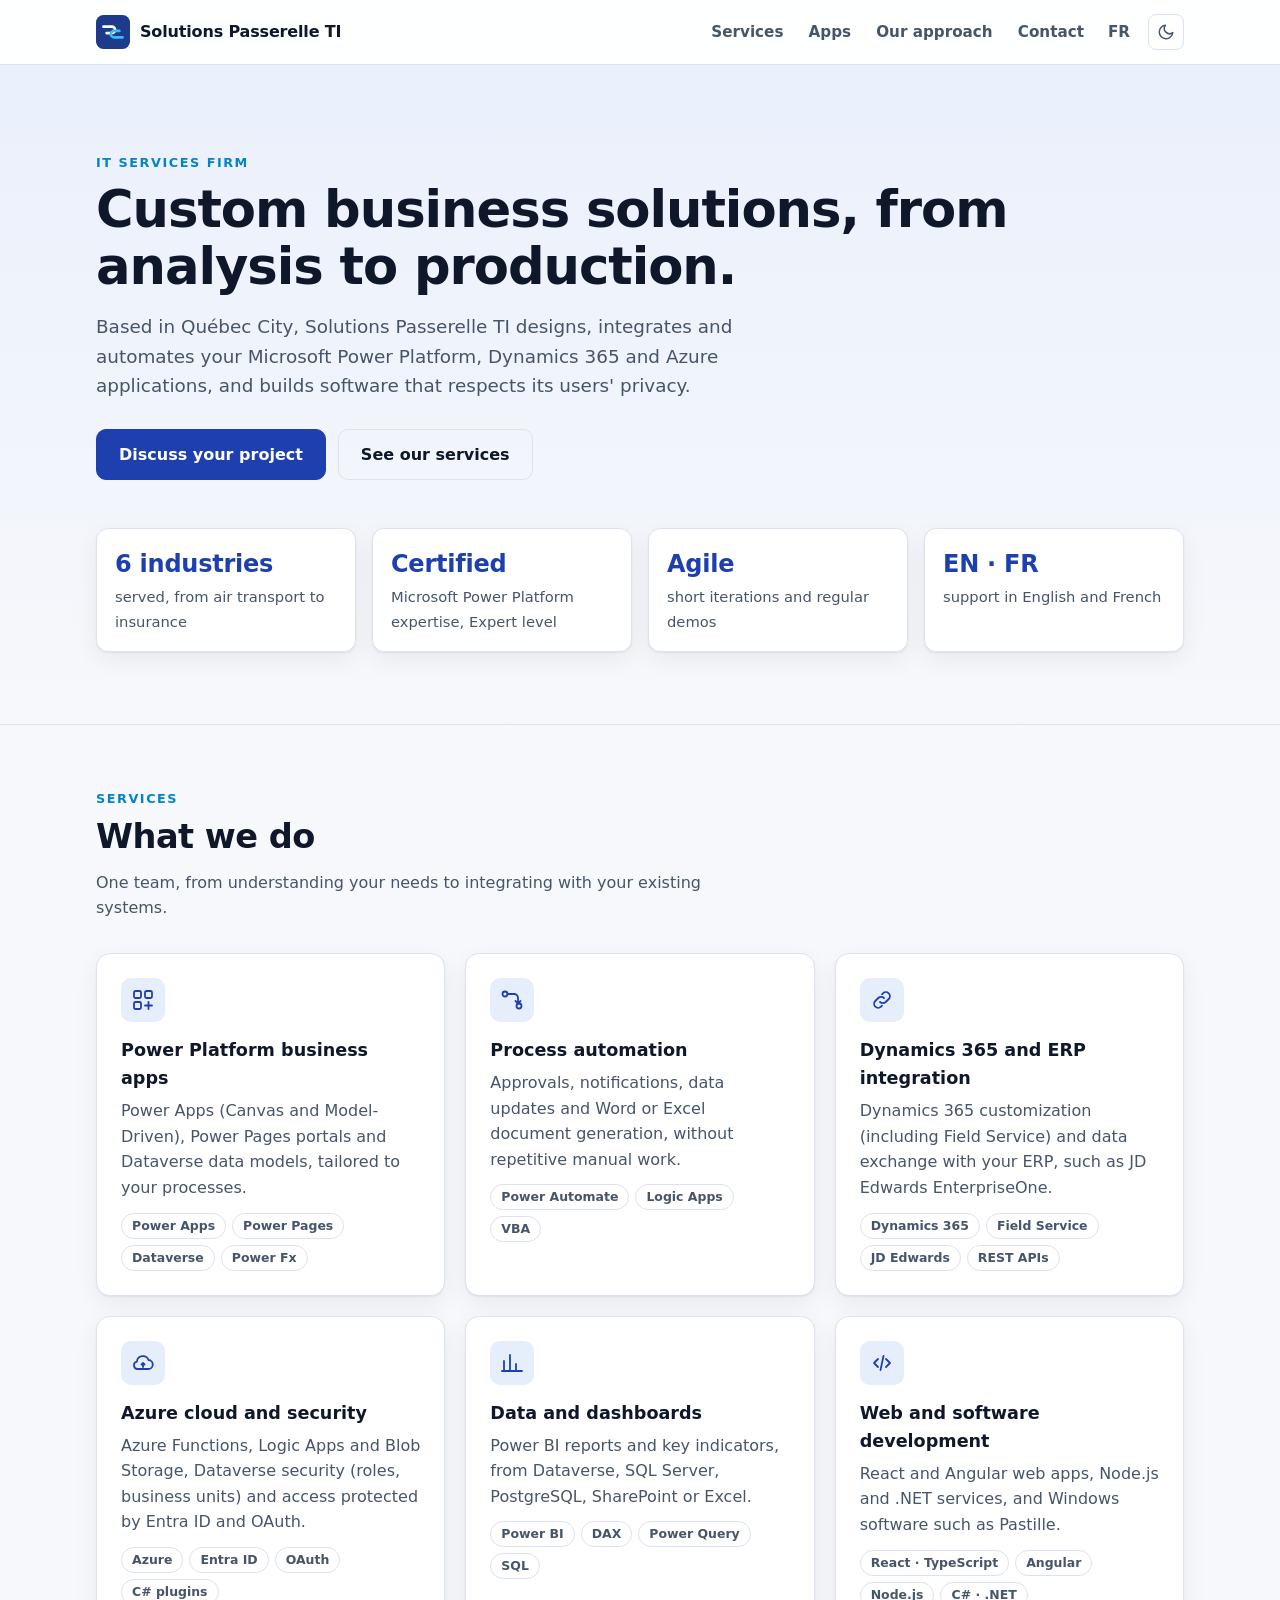
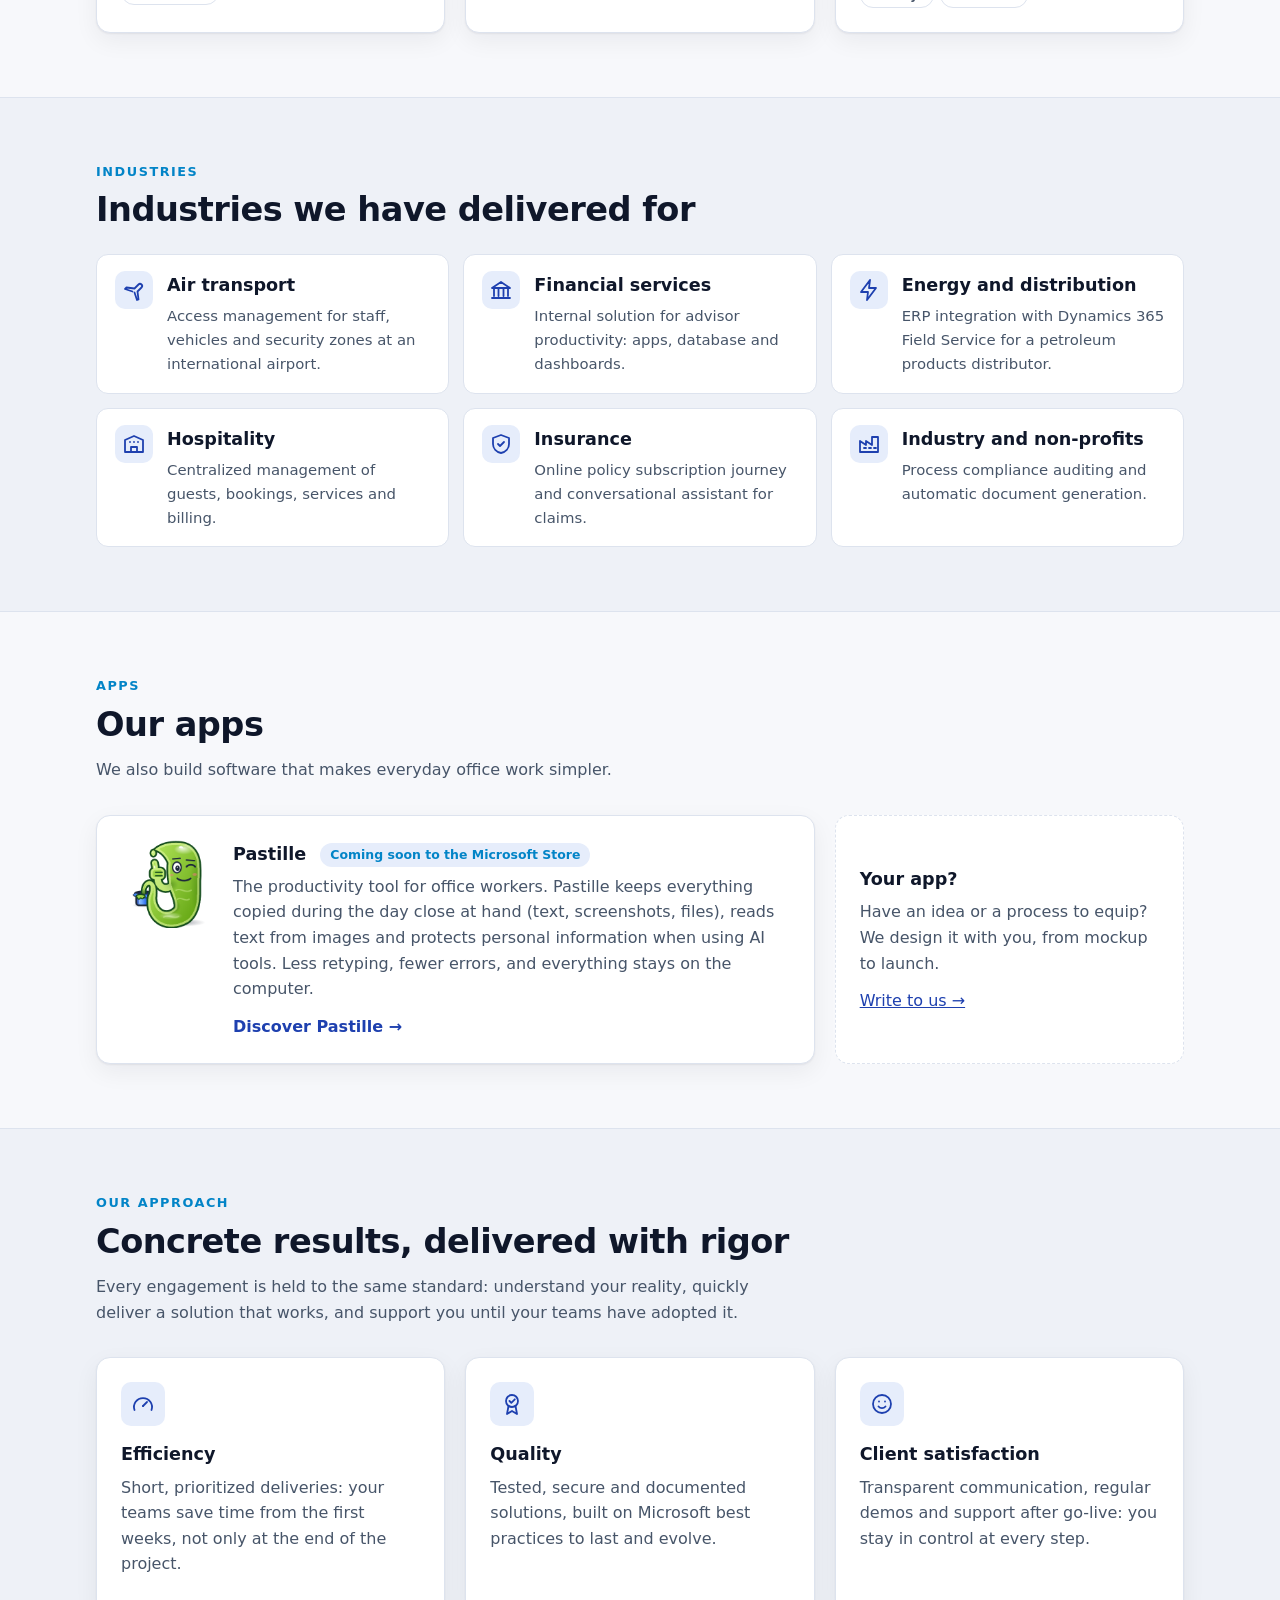
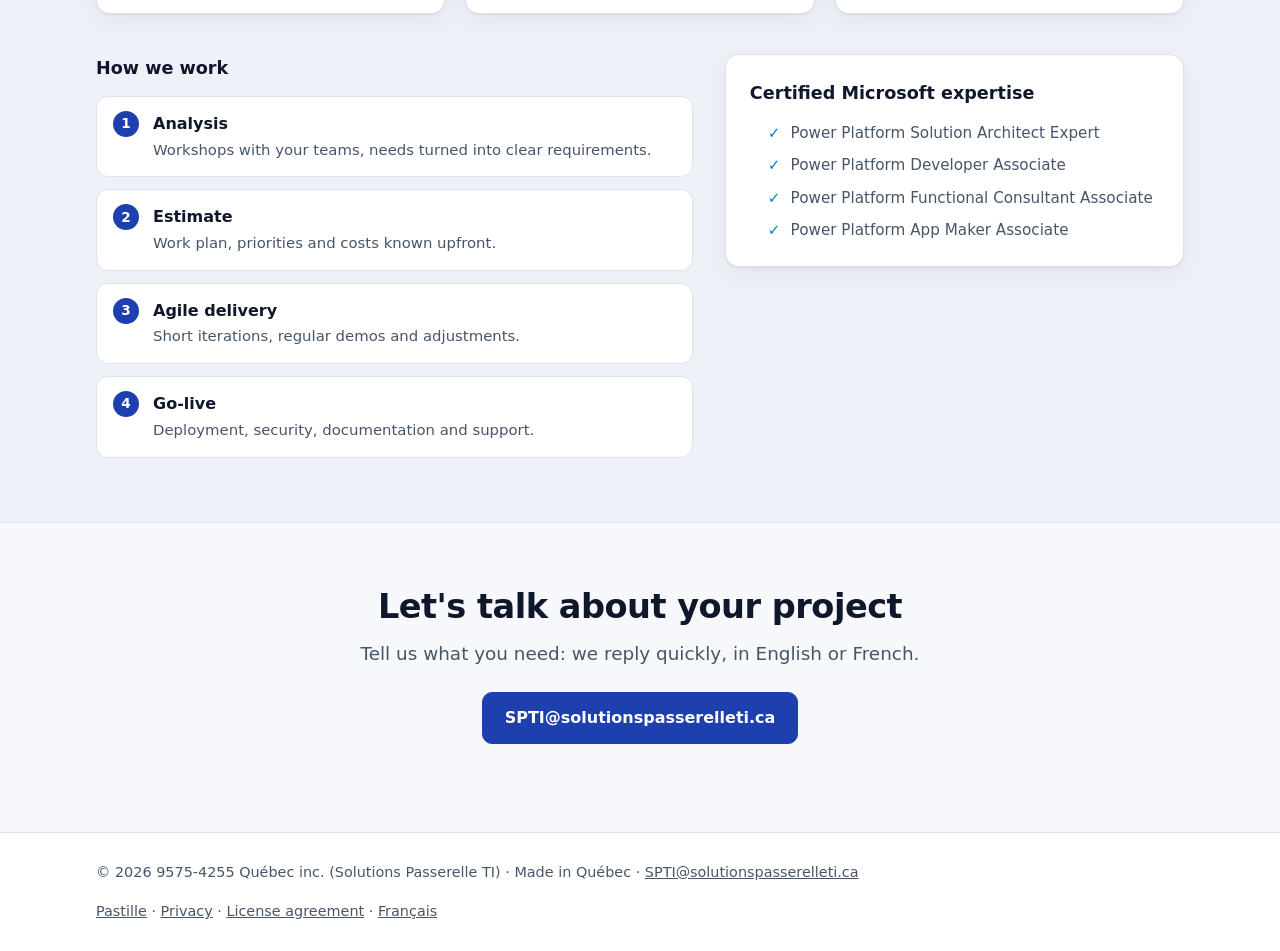
==== commit 24478a0c: "Données structurées, Québec dans le titre et la description, responsable désigné par son titre" ====
--- a/en/index.html
+++ b/en/index.html
@@ -3,8 +3,11 @@
 <head>
 <meta charset="utf-8">
 <meta name="viewport" content="width=device-width, initial-scale=1">
-<title>Solutions Passerelle TI – Power Platform, Dynamics 365, Azure</title>
-<meta name="description" content="Solutions Passerelle TI designs, integrates and automates your Microsoft Power Platform, Dynamics 365 and Azure applications, and builds software that respects its users&#x27; privacy.">
+<title>Solutions Passerelle TI – Power Platform, Dynamics 365 and Azure in Québec City</title>
+<meta name="description" content="Based in Québec City, Solutions Passerelle TI designs, integrates and automates your Microsoft Power Platform, Dynamics 365 and Azure applications, and builds software that respects its users&#x27; privacy.">
+<link rel="canonical" href="https://solutionspasserelleti.ca/en/">
+<link rel="alternate" hreflang="fr-CA" href="https://solutionspasserelleti.ca/">
+<link rel="alternate" hreflang="en-CA" href="https://solutionspasserelleti.ca/en/">
 <link rel="icon" href="../assets/logo.svg" type="image/svg+xml">
 <link rel="stylesheet" href="../assets/style.css">
 <script>
@@ -41,9 +44,9 @@
 
 <section class="hero">
   <div class="wrap">
-    <p class="eyebrow">IT services firm · Québec</p>
+    <p class="eyebrow">IT services firm</p>
     <h1>Custom business solutions, from analysis to production.</h1>
-    <p class="lead">Solutions Passerelle TI designs, integrates and automates your Microsoft Power Platform, Dynamics 365 and Azure applications, and builds software that respects its users' privacy.</p>
+    <p class="lead">Based in Québec City, Solutions Passerelle TI designs, integrates and automates your Microsoft Power Platform, Dynamics 365 and Azure applications, and builds software that respects its users' privacy.</p>
     <div class="actions">
       <a class="button" href="mailto:SPTI@solutionspasserelleti.ca">Discuss your project</a>
       <a class="button secondary" href="#services">See our services</a>
@@ -112,7 +115,108 @@
     <p class="lead">Tell us what you need: we reply quickly, in English or French.</p>
     <div class="actions"><a class="button" href="mailto:SPTI@solutionspasserelleti.ca">SPTI@solutionspasserelleti.ca</a></div>
   </div>
-</section>
+</section><script type="application/ld+json">
+{
+  "@context": "https://schema.org",
+  "@type": "ProfessionalService",
+  "@id": "https://solutionspasserelleti.ca/#organisation",
+  "name": "Solutions Passerelle TI",
+  "alternateName": "SPTI",
+  "legalName": "9575-4255 Québec inc.",
+  "url": "https://solutionspasserelleti.ca/en/",
+  "logo": "https://solutionspasserelleti.ca/assets/logo.svg",
+  "image": "https://solutionspasserelleti.ca/assets/logo.svg",
+  "description": "Based in Québec City, Solutions Passerelle TI designs, integrates and automates your Microsoft Power Platform, Dynamics 365 and Azure applications, and builds software that respects its users' privacy.",
+  "email": "SPTI@solutionspasserelleti.ca",
+  "address": {
+    "@type": "PostalAddress",
+    "addressLocality": "Québec",
+    "addressRegion": "QC",
+    "addressCountry": "CA"
+  },
+  "areaServed": [
+    {
+      "@type": "City",
+      "name": "Québec"
+    },
+    {
+      "@type": "AdministrativeArea",
+      "name": "Québec"
+    },
+    {
+      "@type": "Country",
+      "name": "Canada"
+    }
+  ],
+  "knowsLanguage": [
+    "fr-CA",
+    "en-CA"
+  ],
+  "knowsAbout": [
+    "Microsoft Power Platform",
+    "Power Apps",
+    "Power Automate",
+    "Power BI",
+    "Dynamics 365",
+    "Microsoft Azure",
+    "Dataverse"
+  ],
+  "hasOfferCatalog": {
+    "@type": "OfferCatalog",
+    "name": "What we do",
+    "itemListElement": [
+      {
+        "@type": "Offer",
+        "itemOffered": {
+          "@type": "Service",
+          "name": "Power Platform business apps",
+          "description": "Power Apps (Canvas and Model-Driven), Power Pages portals and Dataverse data models, tailored to your processes."
+        }
+      },
+      {
+        "@type": "Offer",
+        "itemOffered": {
+          "@type": "Service",
+          "name": "Process automation",
+          "description": "Approvals, notifications, data updates and Word or Excel document generation, without repetitive manual work."
+        }
+      },
+      {
+        "@type": "Offer",
+        "itemOffered": {
+          "@type": "Service",
+          "name": "Dynamics 365 and ERP integration",
+          "description": "Dynamics 365 customization (including Field Service) and data exchange with your ERP, such as JD Edwards EnterpriseOne."
+        }
+      },
+      {
+        "@type": "Offer",
+        "itemOffered": {
+          "@type": "Service",
+          "name": "Azure cloud and security",
+          "description": "Azure Functions, Logic Apps and Blob Storage, Dataverse security (roles, business units) and access protected by Entra ID and OAuth."
+        }
+      },
+      {
+        "@type": "Offer",
+        "itemOffered": {
+          "@type": "Service",
+          "name": "Data and dashboards",
+          "description": "Power BI reports and key indicators, from Dataverse, SQL Server, PostgreSQL, SharePoint or Excel."
+        }
+      },
+      {
+        "@type": "Offer",
+        "itemOffered": {
+          "@type": "Service",
+          "name": "Web and software development",
+          "description": "React and Angular web apps, Node.js and .NET services, and Windows software such as Pastille."
+        }
+      }
+    ]
+  }
+}
+</script>
 </main>
 <footer class="site-footer">
   <div class="wrap footer-row">
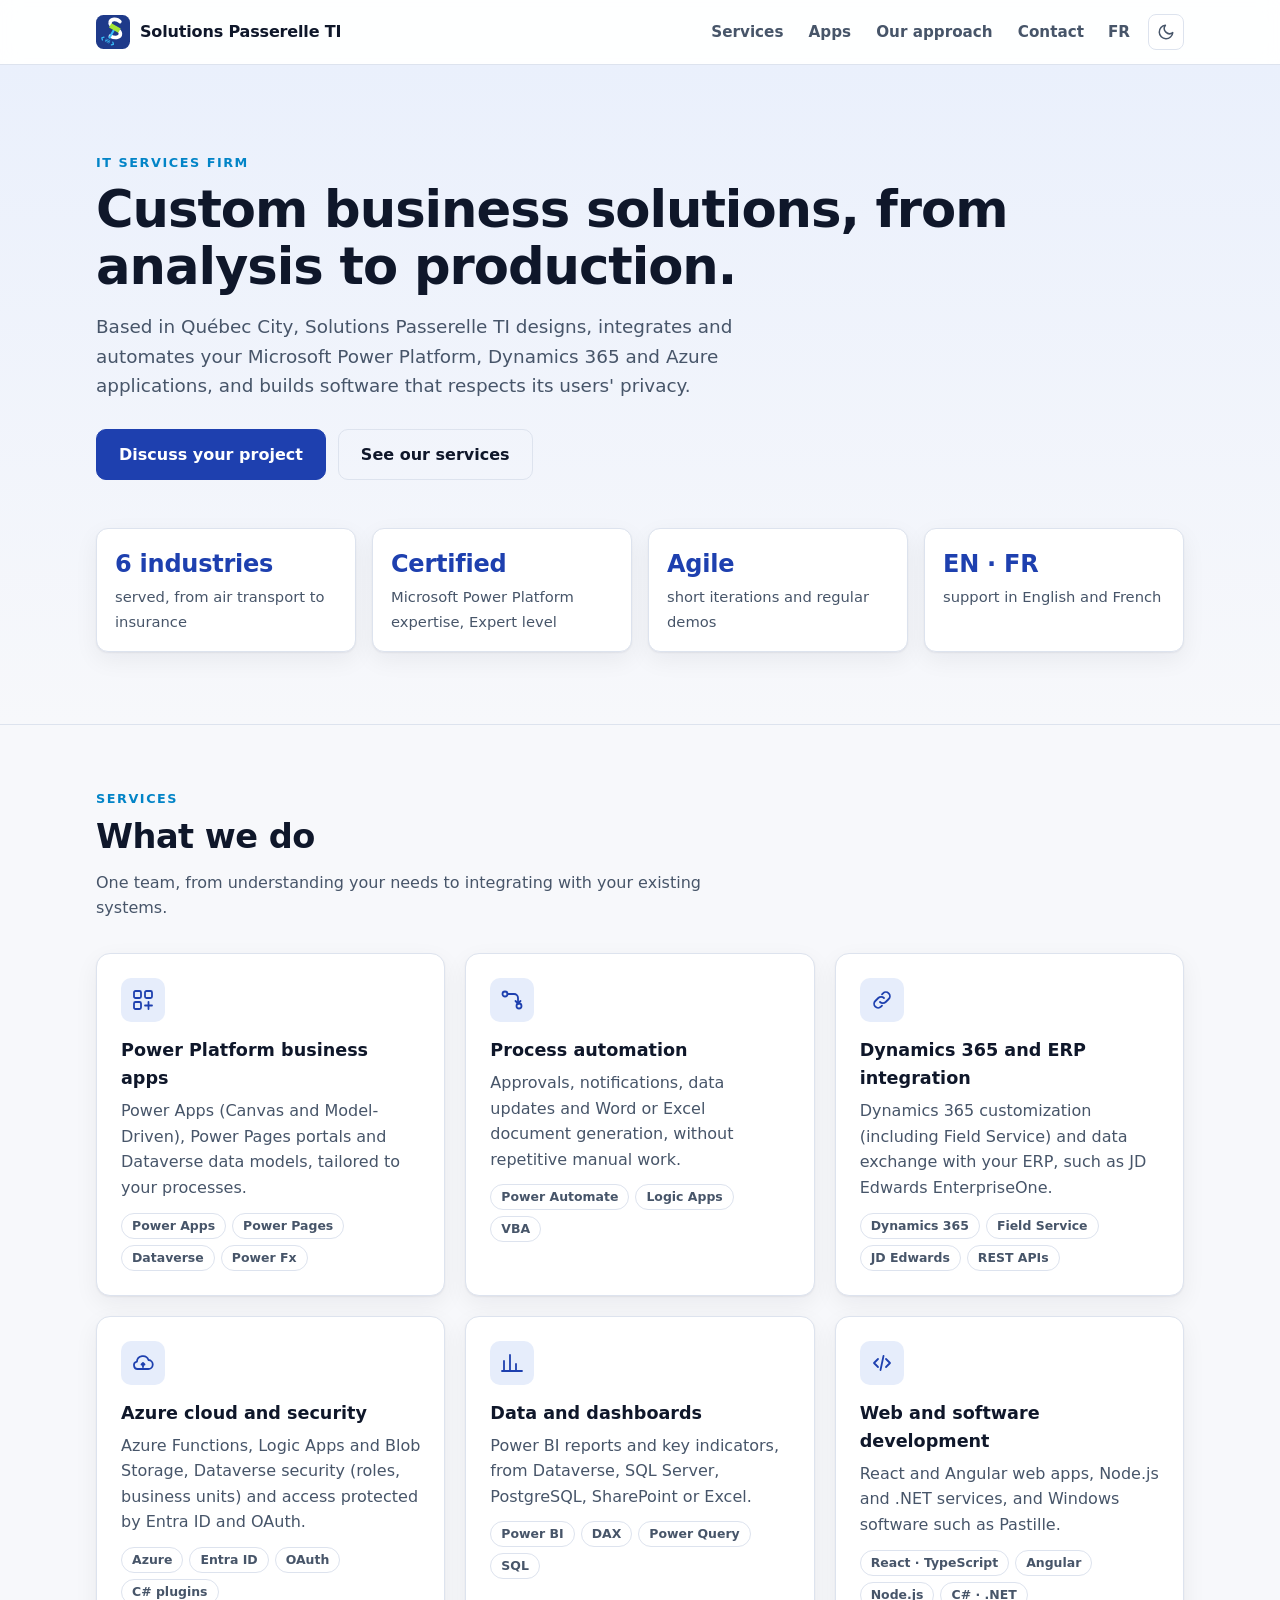
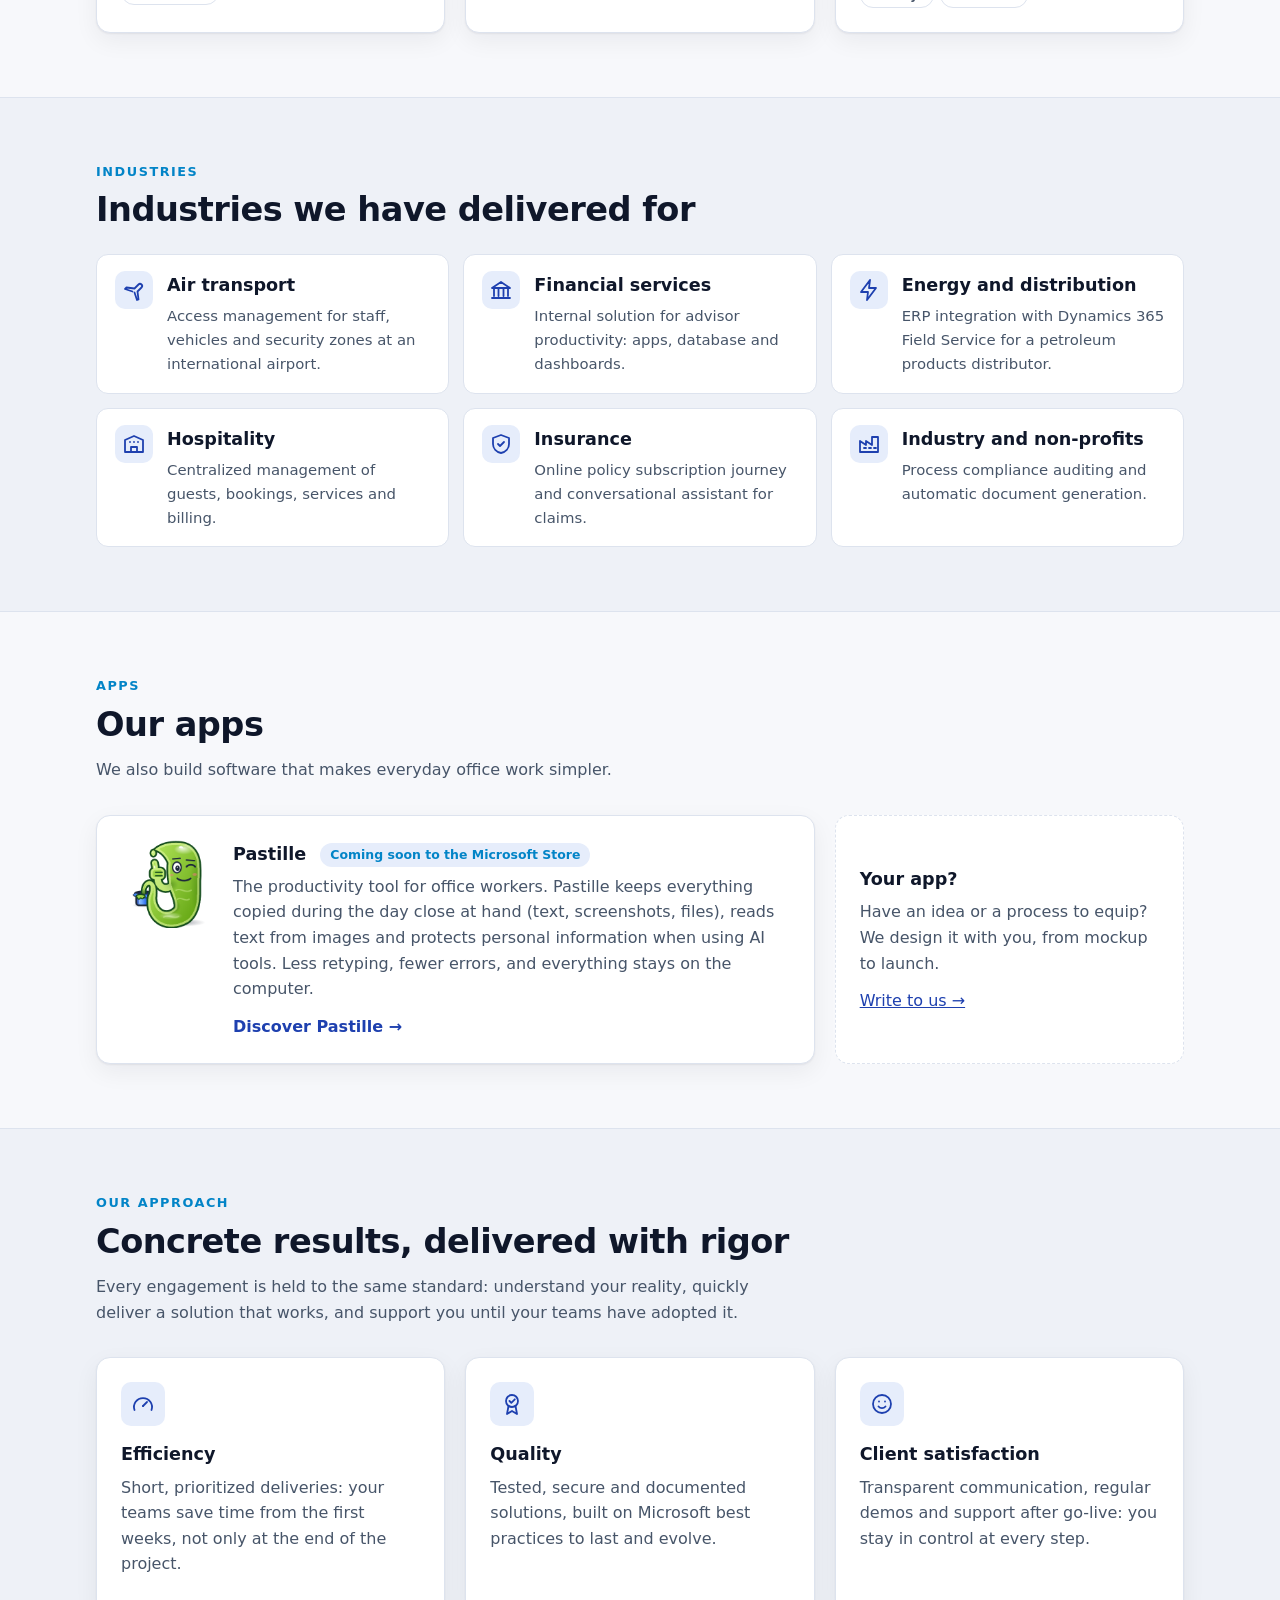
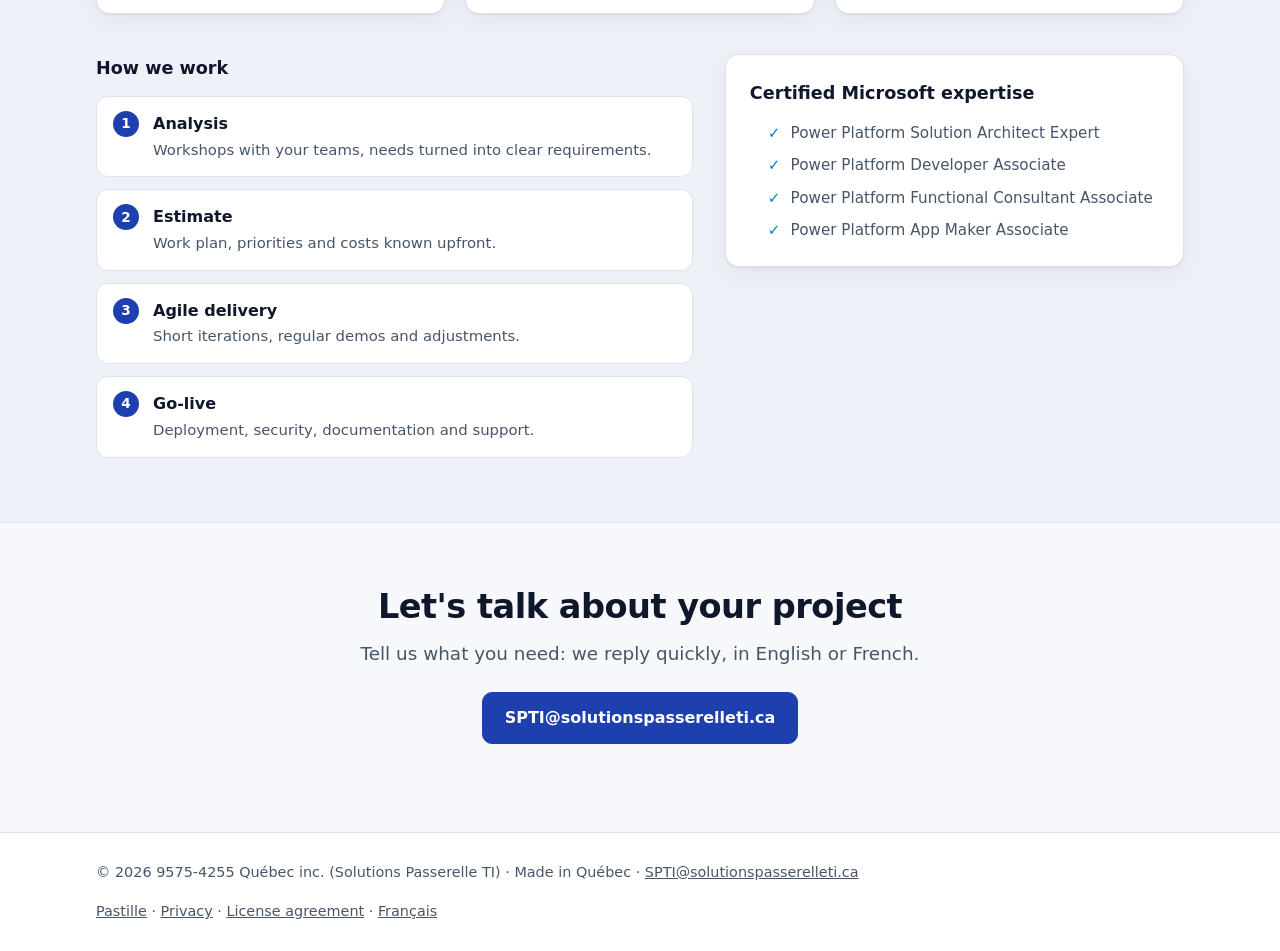
==== commit b85c8846: "Nouveau logo SPTI et version du logo dans son adresse (cache de l'icône d'onglet)" ====
--- a/en/index.html
+++ b/en/index.html
@@ -8,7 +8,7 @@
 <link rel="canonical" href="https://solutionspasserelleti.ca/en/">
 <link rel="alternate" hreflang="fr-CA" href="https://solutionspasserelleti.ca/">
 <link rel="alternate" hreflang="en-CA" href="https://solutionspasserelleti.ca/en/">
-<link rel="icon" href="../assets/logo.svg" type="image/svg+xml">
+<link rel="icon" href="../assets/logo.svg?v=05613d09" type="image/svg+xml">
 <link rel="stylesheet" href="../assets/style.css">
 <script>
 (function () {
@@ -27,7 +27,7 @@
 <body>
 <header class="site-header">
   <div class="wrap header-row">
-    <a class="brand" href="../en/index.html"><img src="../assets/logo.svg" alt="" width="34" height="34"><span>Solutions Passerelle TI</span></a>
+    <a class="brand" href="../en/index.html"><img src="../assets/logo.svg?v=05613d09" alt="" width="34" height="34"><span>Solutions Passerelle TI</span></a>
     <nav>
       <span class="nav-links">
         <a href="../en/index.html#services">Services</a>
@@ -124,8 +124,8 @@
   "alternateName": "SPTI",
   "legalName": "9575-4255 Québec inc.",
   "url": "https://solutionspasserelleti.ca/en/",
-  "logo": "https://solutionspasserelleti.ca/assets/logo.svg",
-  "image": "https://solutionspasserelleti.ca/assets/logo.svg",
+  "logo": "https://solutionspasserelleti.ca/assets/logo.svg?v=05613d09",
+  "image": "https://solutionspasserelleti.ca/assets/logo.svg?v=05613d09",
   "description": "Based in Québec City, Solutions Passerelle TI designs, integrates and automates your Microsoft Power Platform, Dynamics 365 and Azure applications, and builds software that respects its users' privacy.",
   "email": "SPTI@solutionspasserelleti.ca",
   "address": {
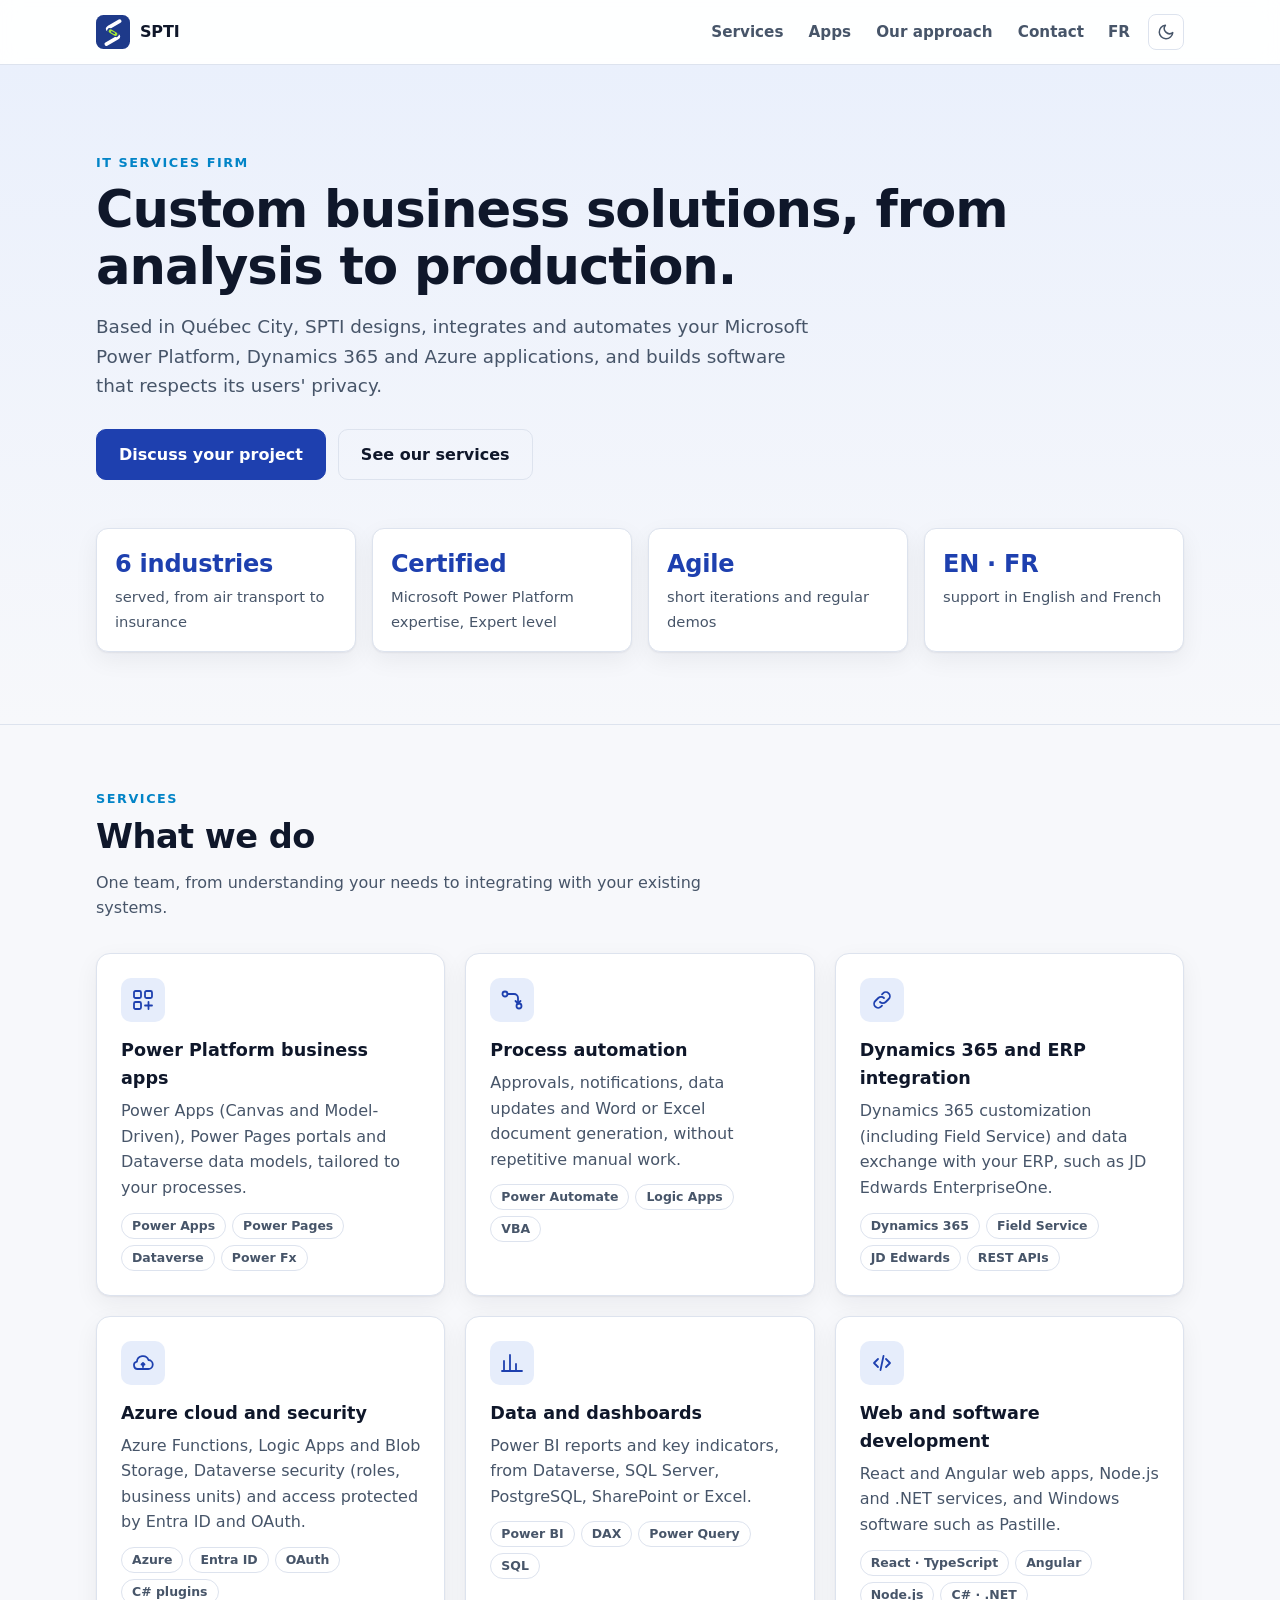
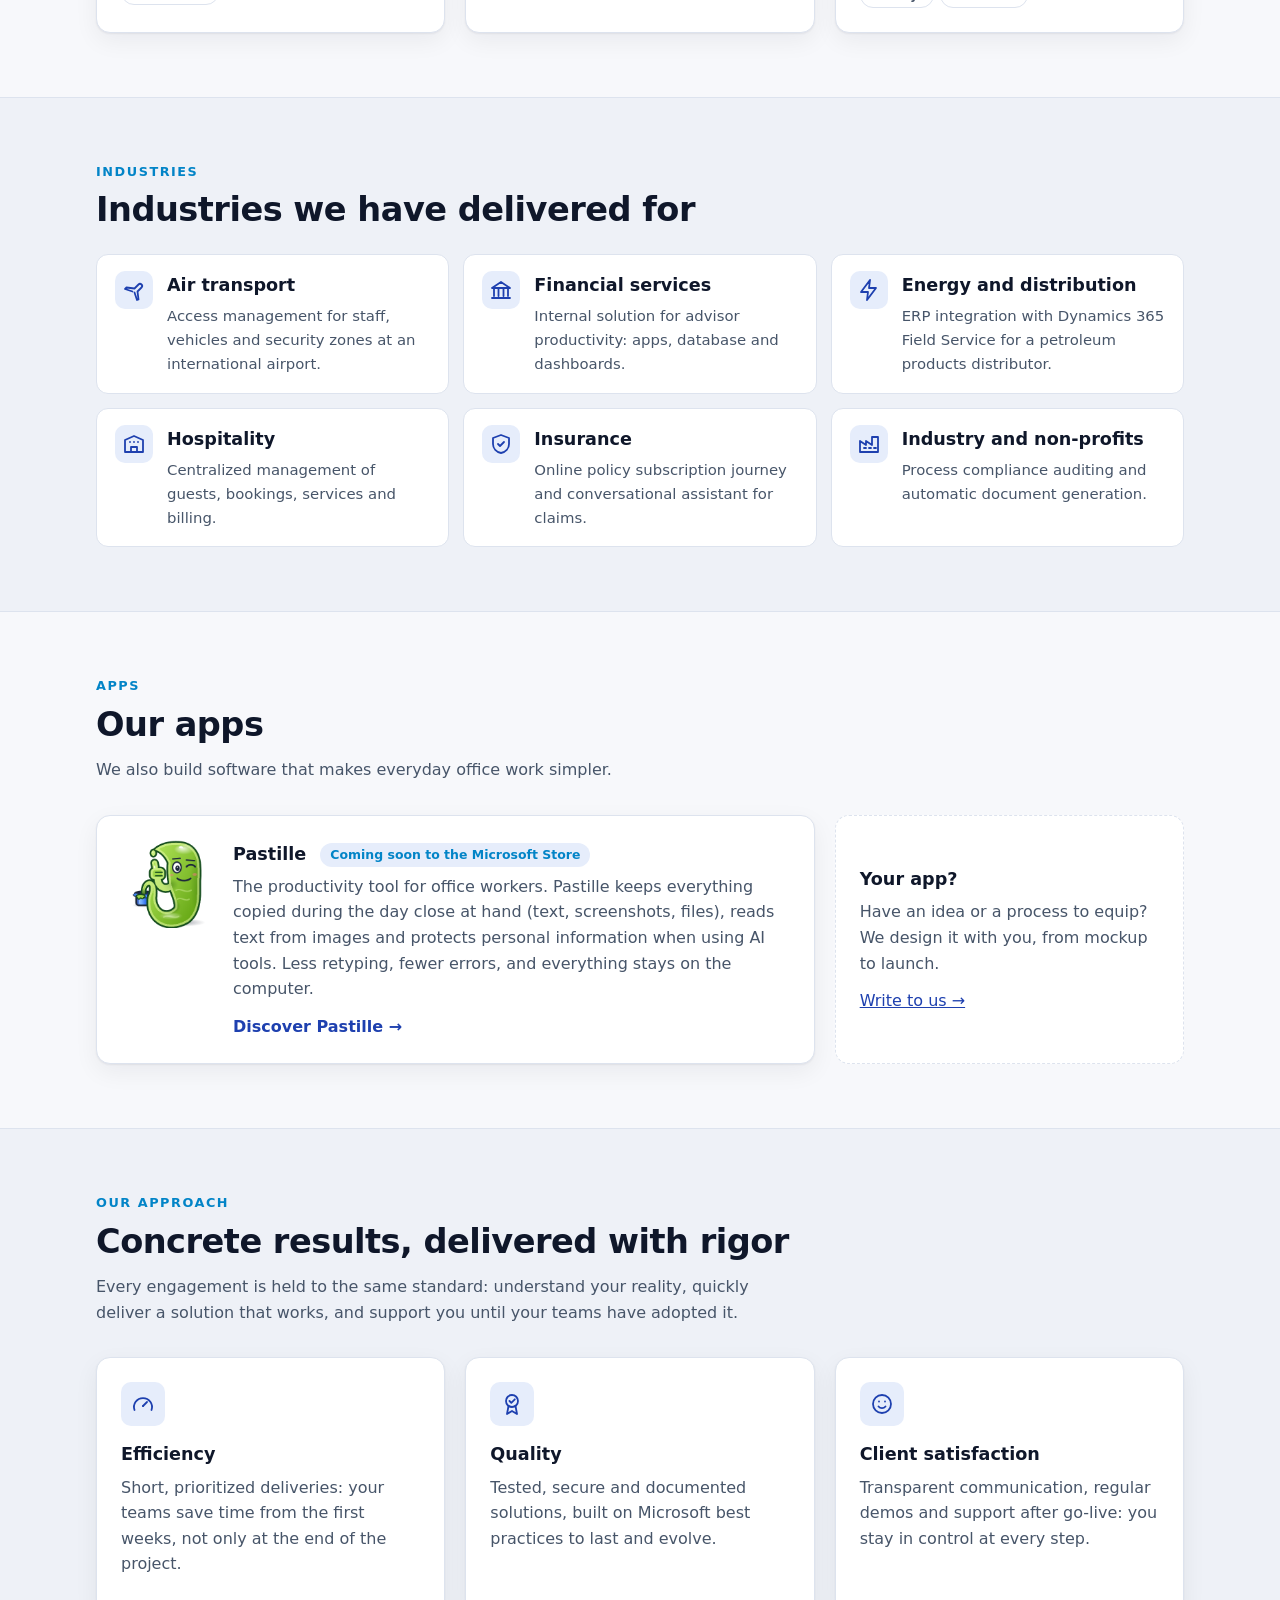
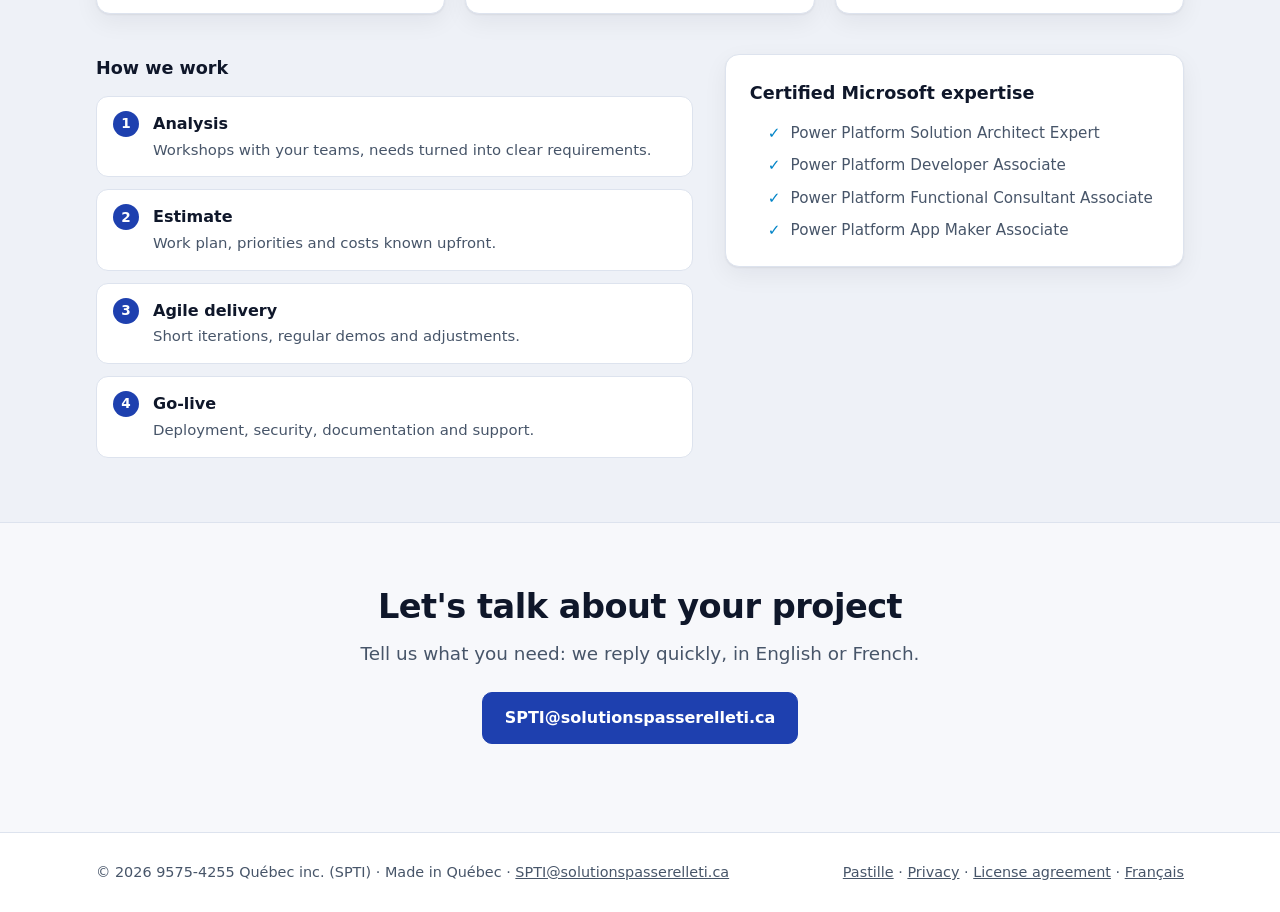
==== commit d515345c: "Nouveau logo SPTI (maillon) et favicon simplifié ; nom commercial SPTI partout" ====
--- a/en/index.html
+++ b/en/index.html
@@ -3,12 +3,12 @@
 <head>
 <meta charset="utf-8">
 <meta name="viewport" content="width=device-width, initial-scale=1">
-<title>Solutions Passerelle TI – Power Platform, Dynamics 365 and Azure in Québec City</title>
-<meta name="description" content="Based in Québec City, Solutions Passerelle TI designs, integrates and automates your Microsoft Power Platform, Dynamics 365 and Azure applications, and builds software that respects its users&#x27; privacy.">
+<title>SPTI – Power Platform, Dynamics 365 and Azure in Québec City</title>
+<meta name="description" content="Based in Québec City, SPTI designs, integrates and automates your Microsoft Power Platform, Dynamics 365 and Azure applications, and builds software that respects its users&#x27; privacy.">
 <link rel="canonical" href="https://solutionspasserelleti.ca/en/">
 <link rel="alternate" hreflang="fr-CA" href="https://solutionspasserelleti.ca/">
 <link rel="alternate" hreflang="en-CA" href="https://solutionspasserelleti.ca/en/">
-<link rel="icon" href="../assets/logo.svg?v=05613d09" type="image/svg+xml">
+<link rel="icon" href="../assets/favicon.svg?v=f6bf468d" type="image/svg+xml">
 <link rel="stylesheet" href="../assets/style.css">
 <script>
 (function () {
@@ -27,7 +27,7 @@
 <body>
 <header class="site-header">
   <div class="wrap header-row">
-    <a class="brand" href="../en/index.html"><img src="../assets/logo.svg?v=05613d09" alt="" width="34" height="34"><span>Solutions Passerelle TI</span></a>
+    <a class="brand" href="../en/index.html"><img src="../assets/logo.svg?v=d019df17" alt="" width="34" height="34"><span>SPTI</span></a>
     <nav>
       <span class="nav-links">
         <a href="../en/index.html#services">Services</a>
@@ -46,7 +46,7 @@
   <div class="wrap">
     <p class="eyebrow">IT services firm</p>
     <h1>Custom business solutions, from analysis to production.</h1>
-    <p class="lead">Based in Québec City, Solutions Passerelle TI designs, integrates and automates your Microsoft Power Platform, Dynamics 365 and Azure applications, and builds software that respects its users' privacy.</p>
+    <p class="lead">Based in Québec City, SPTI designs, integrates and automates your Microsoft Power Platform, Dynamics 365 and Azure applications, and builds software that respects its users' privacy.</p>
     <div class="actions">
       <a class="button" href="mailto:SPTI@solutionspasserelleti.ca">Discuss your project</a>
       <a class="button secondary" href="#services">See our services</a>
@@ -120,13 +120,12 @@
   "@context": "https://schema.org",
   "@type": "ProfessionalService",
   "@id": "https://solutionspasserelleti.ca/#organisation",
-  "name": "Solutions Passerelle TI",
-  "alternateName": "SPTI",
+  "name": "SPTI",
   "legalName": "9575-4255 Québec inc.",
   "url": "https://solutionspasserelleti.ca/en/",
-  "logo": "https://solutionspasserelleti.ca/assets/logo.svg?v=05613d09",
-  "image": "https://solutionspasserelleti.ca/assets/logo.svg?v=05613d09",
-  "description": "Based in Québec City, Solutions Passerelle TI designs, integrates and automates your Microsoft Power Platform, Dynamics 365 and Azure applications, and builds software that respects its users' privacy.",
+  "logo": "https://solutionspasserelleti.ca/assets/logo.svg?v=d019df17",
+  "image": "https://solutionspasserelleti.ca/assets/logo.svg?v=d019df17",
+  "description": "Based in Québec City, SPTI designs, integrates and automates your Microsoft Power Platform, Dynamics 365 and Azure applications, and builds software that respects its users' privacy.",
   "email": "SPTI@solutionspasserelleti.ca",
   "address": {
     "@type": "PostalAddress",
@@ -220,7 +219,7 @@
 </main>
 <footer class="site-footer">
   <div class="wrap footer-row">
-    <div>© 2026 9575-4255 Québec inc. (Solutions Passerelle TI) · Made in Québec · <a href="mailto:SPTI@solutionspasserelleti.ca">SPTI@solutionspasserelleti.ca</a></div>
+    <div>© 2026 9575-4255 Québec inc. (SPTI) · Made in Québec · <a href="mailto:SPTI@solutionspasserelleti.ca">SPTI@solutionspasserelleti.ca</a></div>
     <div>
       <a href="../en/pastille/index.html">Pastille</a> ·
       <a href="../en/pastille/privacy.html">Privacy</a> ·
